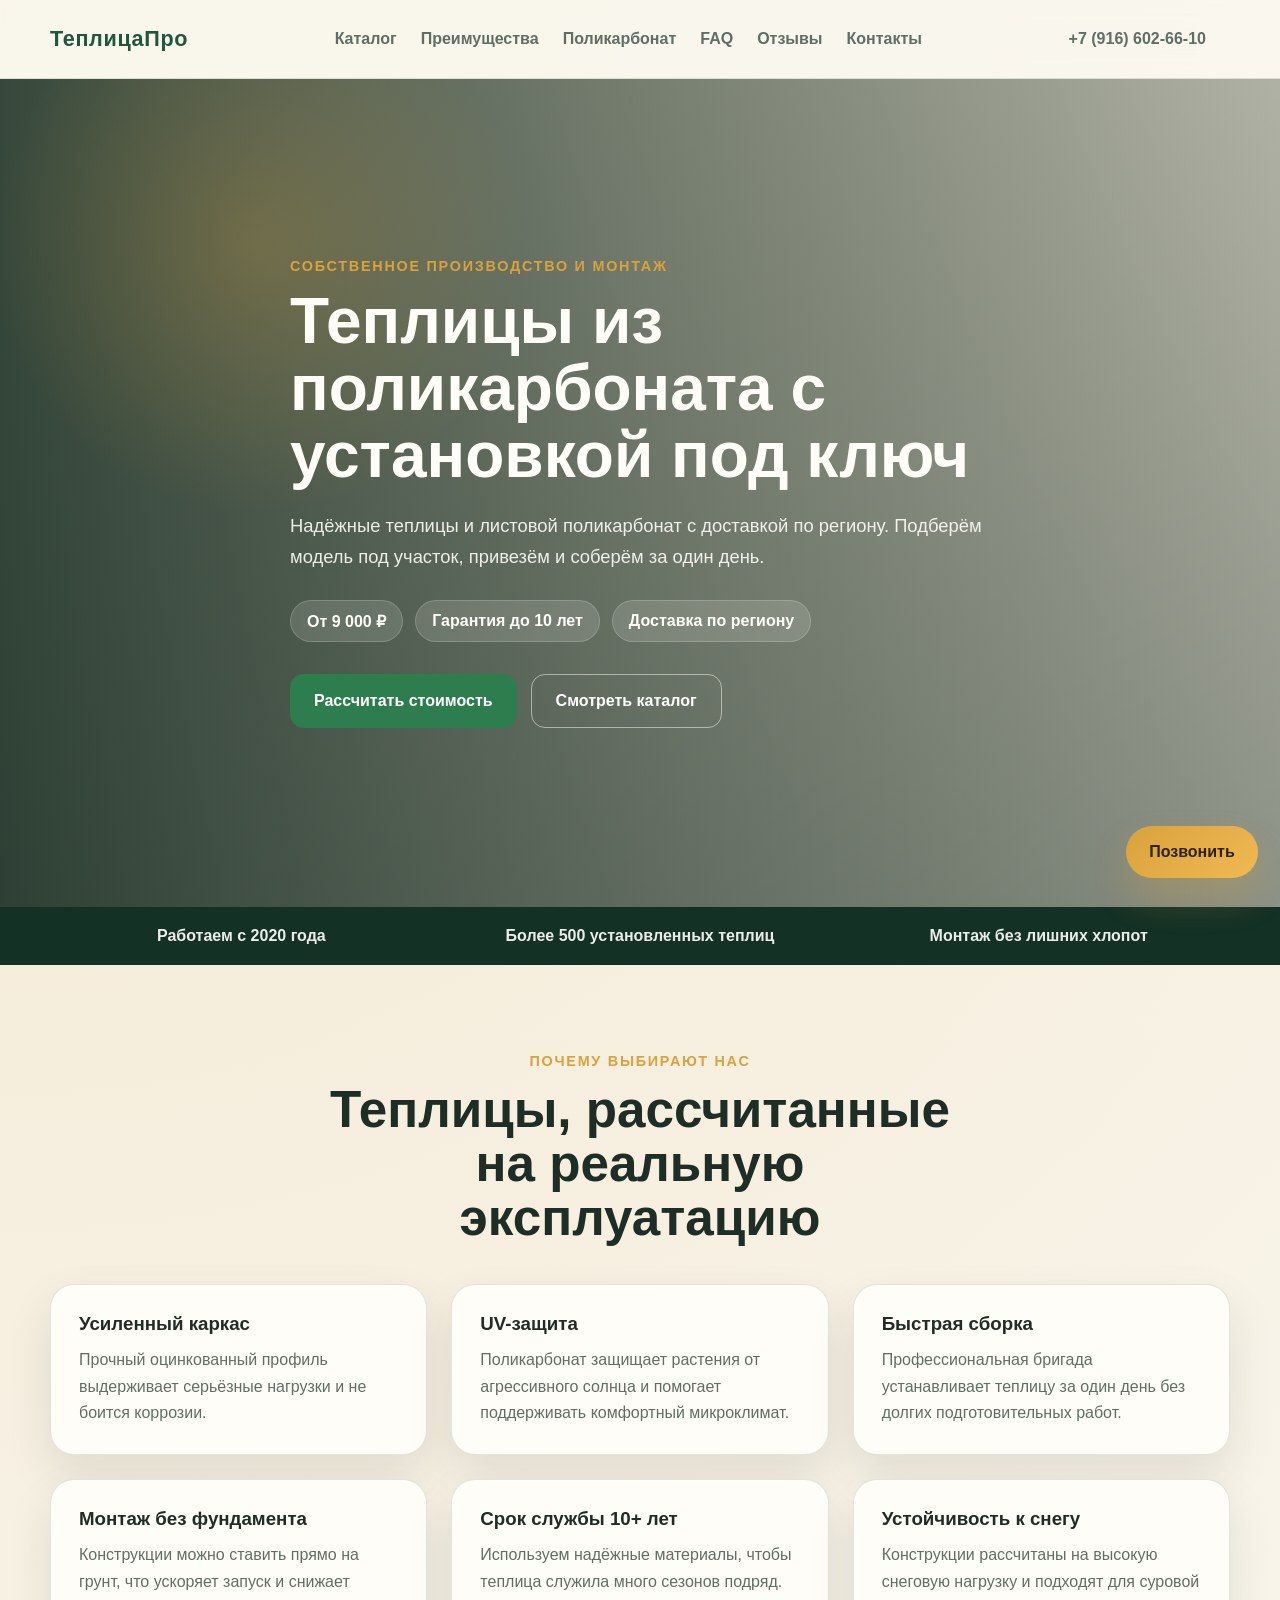
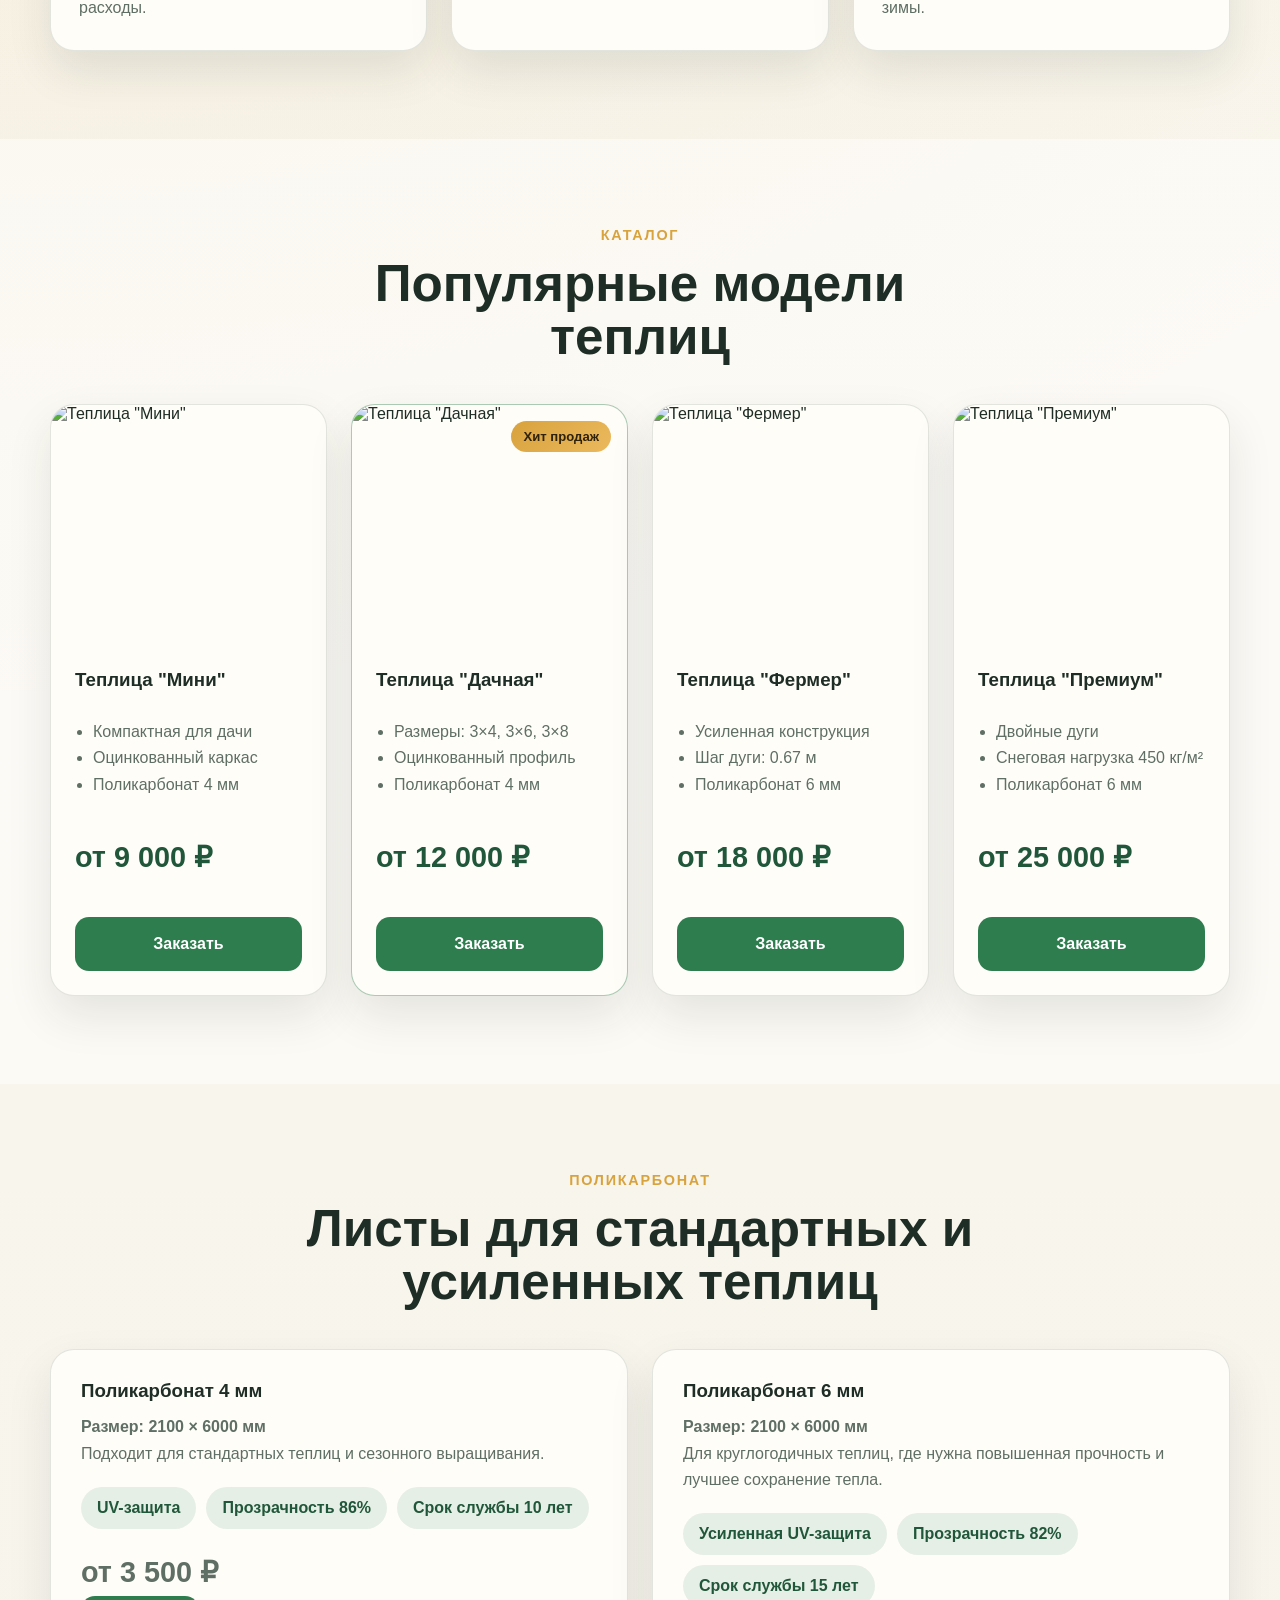
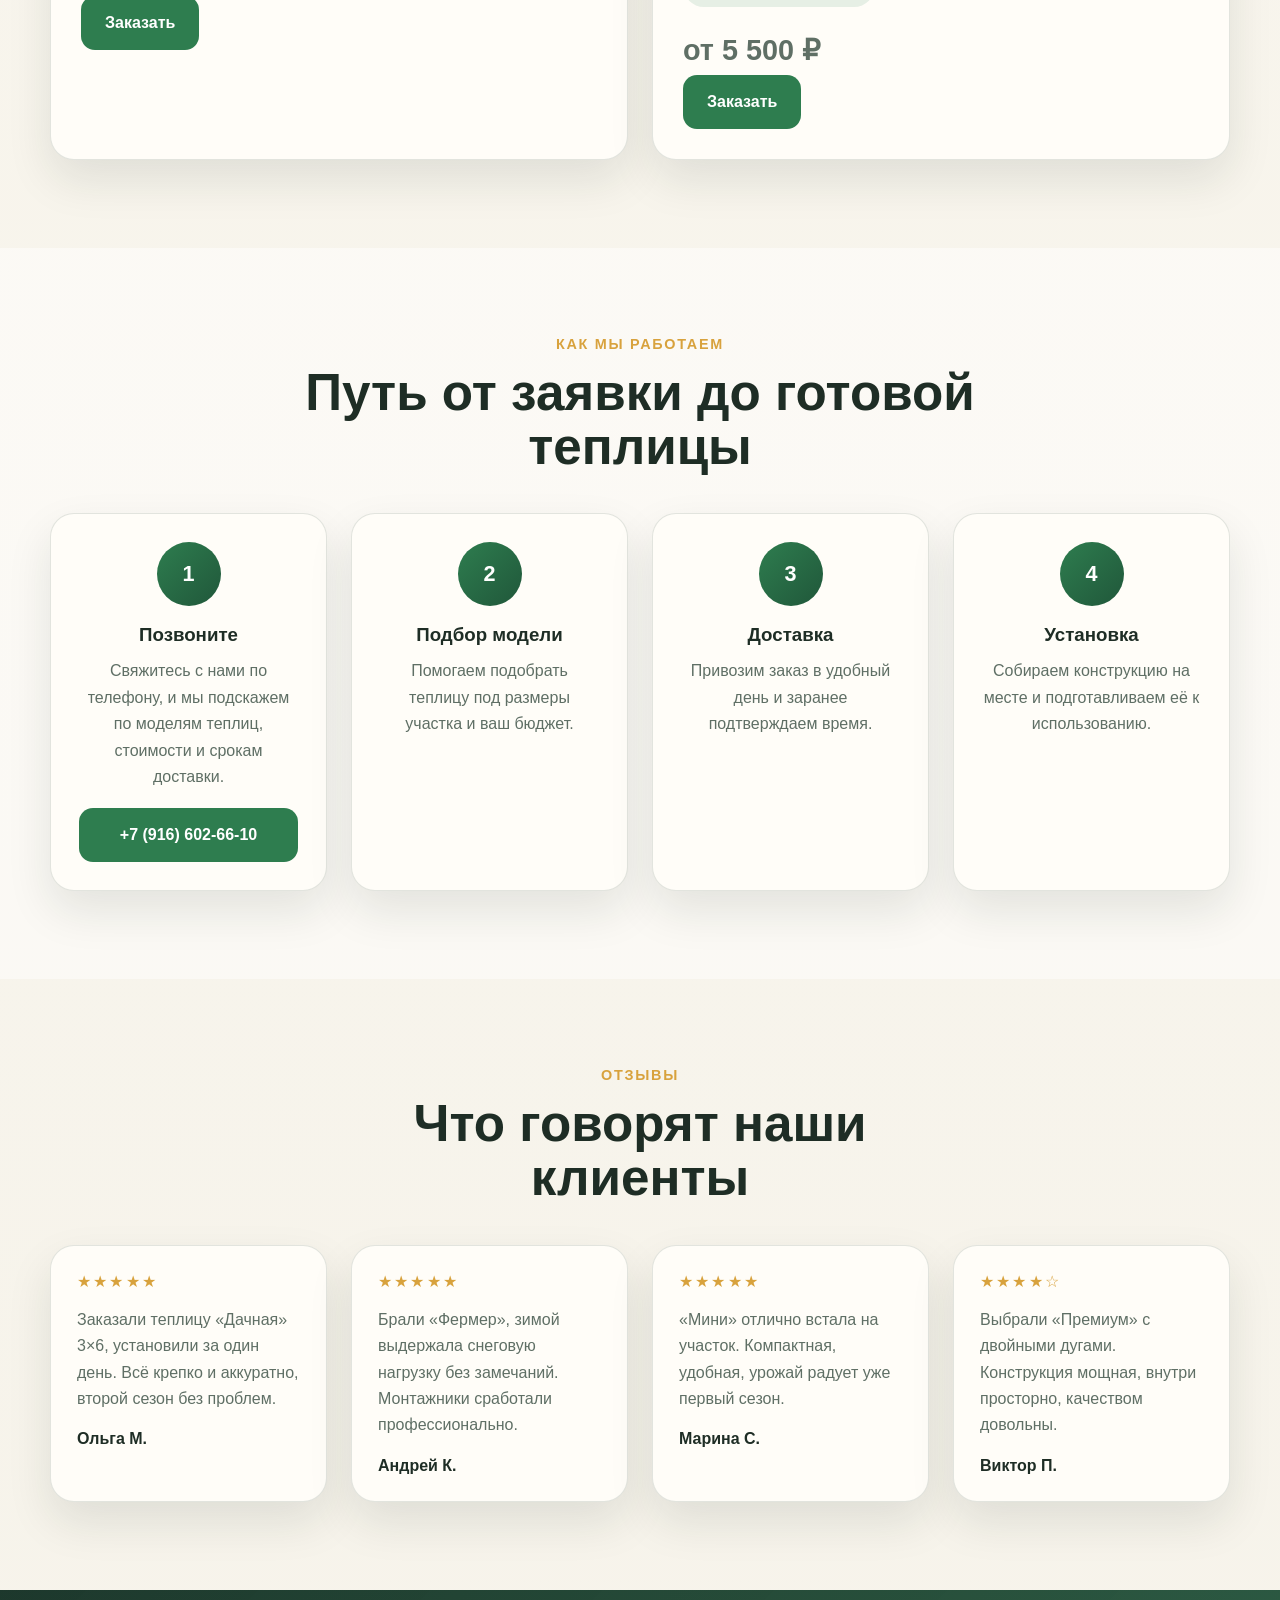
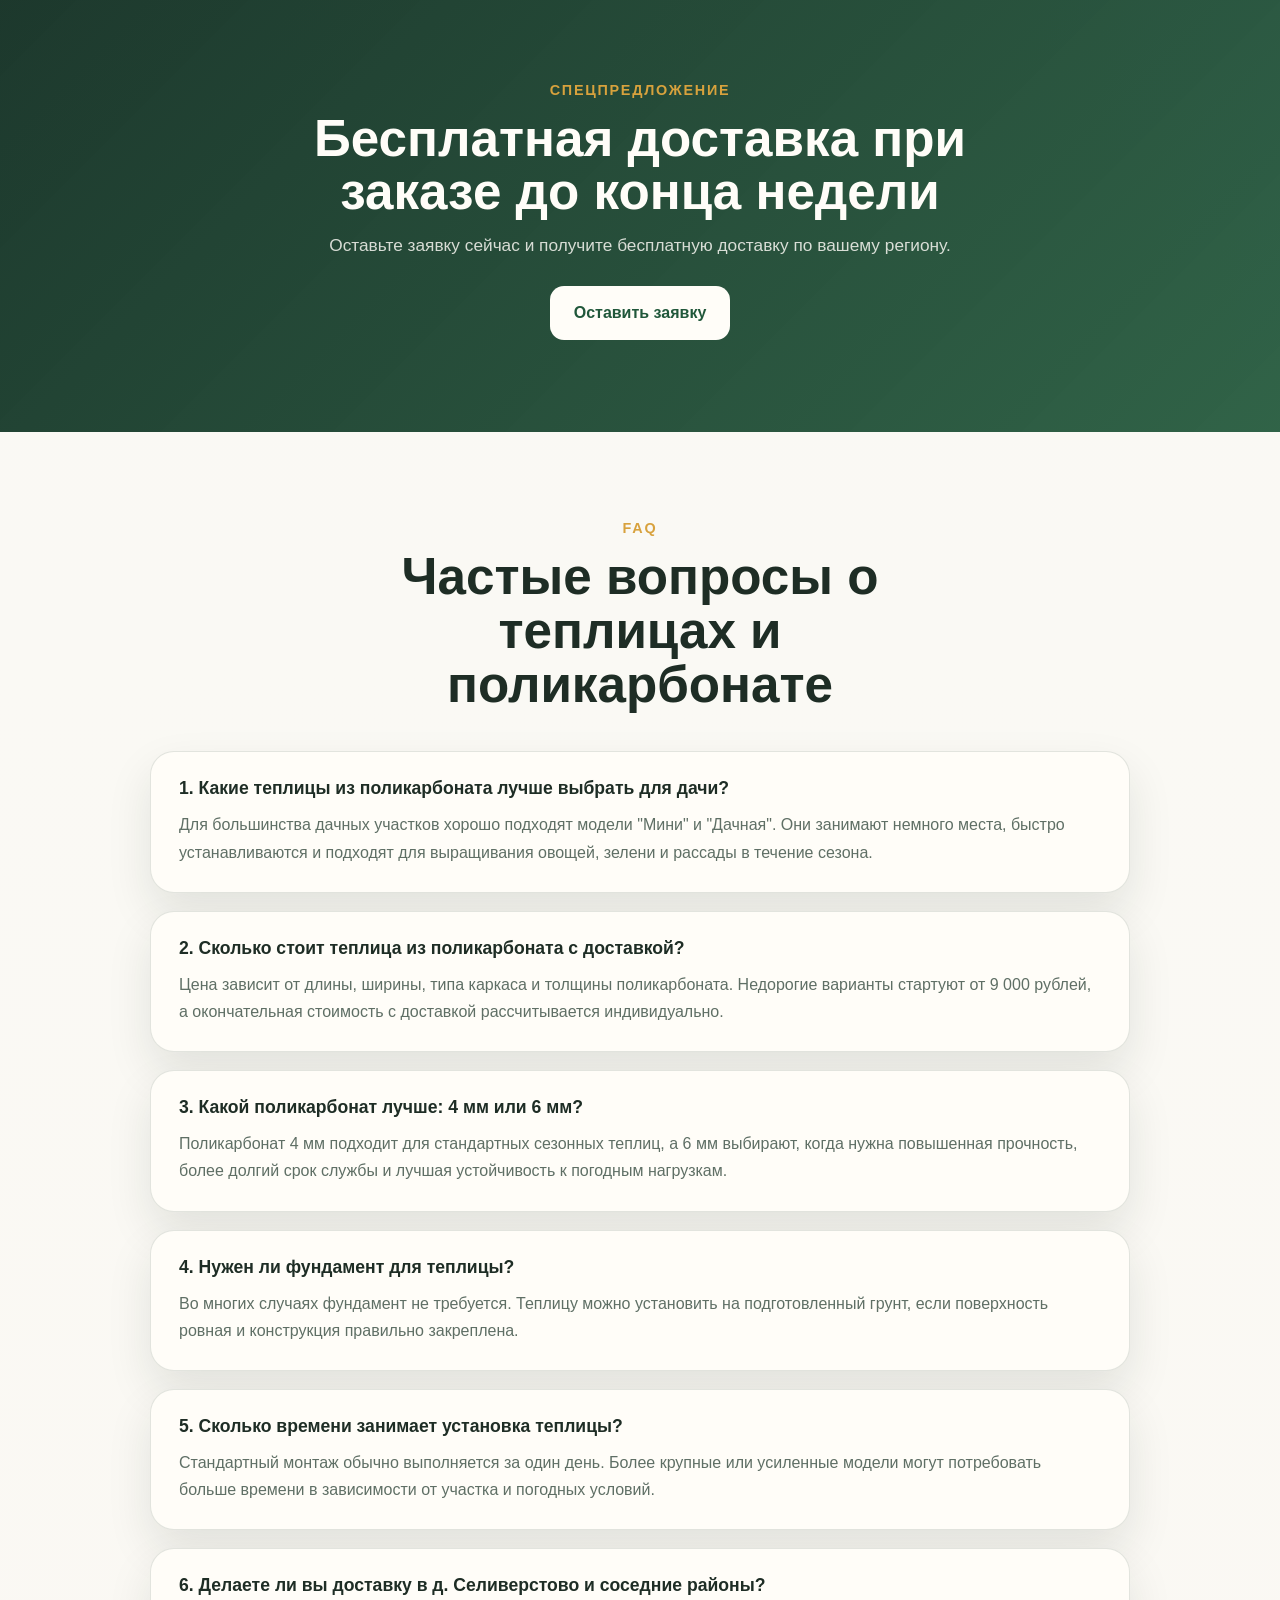
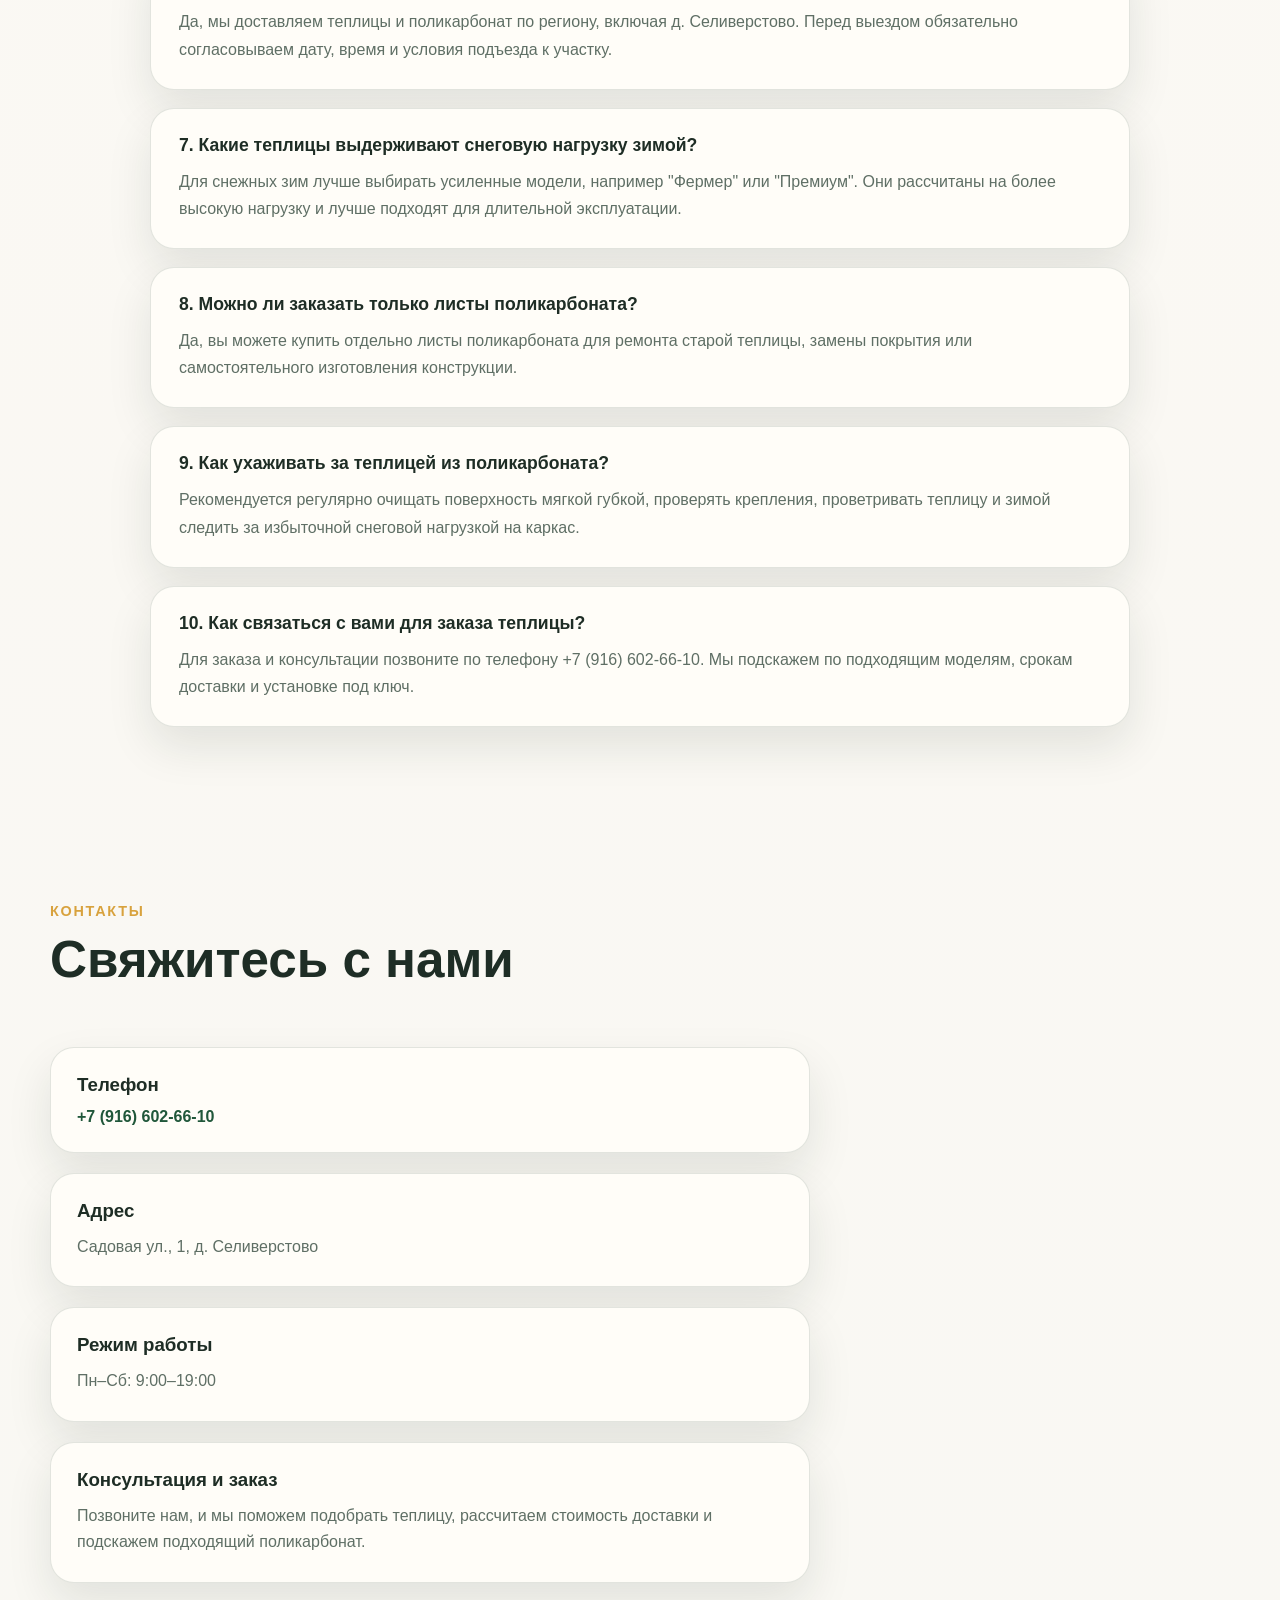
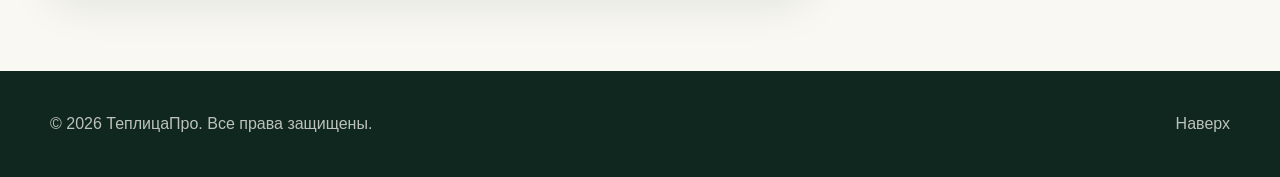
==== index.html @ f0df354c "Add files via upload" ====
<!DOCTYPE html>
<html lang="ru">
  <head>
    <meta charset="UTF-8" />
    <meta name="viewport" content="width=device-width, initial-scale=1.0" />
    <title>ТеплицаПро | Теплицы из поликарбоната под ключ</title>
    <meta
      name="description"
      content="Надёжные теплицы из поликарбоната с доставкой и установкой. Каталог моделей, цены, отзывы и контакты."
    />
    <script type="application/ld+json">
      {
        "@context": "https://schema.org",
        "@type": "LocalBusiness",
        "name": "ТеплицаПро",
        "image": "pic/hero-greenhouse.jpg",
        "telephone": "+7 (916) 602-66-10",
        "address": {
          "@type": "PostalAddress",
          "streetAddress": "Садовая ул., 1",
          "addressLocality": "д. Селиверстово",
          "addressCountry": "RU"
        },
        "openingHours": "Mo-Sa 09:00-19:00",
        "url": "/",
        "priceRange": "₽₽",
        "makesOffer": [
          {
            "@type": "Offer",
            "itemOffered": {
              "@type": "Product",
              "name": "Теплицы из поликарбоната"
            }
          },
          {
            "@type": "Offer",
            "itemOffered": {
              "@type": "Product",
              "name": "Листы поликарбоната"
            }
          }
        ]
      }
    </script>
    <script type="application/ld+json">
      {
        "@context": "https://schema.org",
        "@type": "FAQPage",
        "mainEntity": [
          {
            "@type": "Question",
            "name": "Какие теплицы из поликарбоната вы продаёте?",
            "acceptedAnswer": {
              "@type": "Answer",
              "text": "Мы предлагаем модели Мини, Дачная, Фермер и Премиум для дачных участков, частных домов и небольших фермерских хозяйств."
            }
          },
          {
            "@type": "Question",
            "name": "Сколько стоит теплица из поликарбоната?",
            "acceptedAnswer": {
              "@type": "Answer",
              "text": "Стоимость зависит от размера, толщины поликарбоната и типа каркаса. Базовые модели начинаются от 9 000 рублей."
            }
          },
          {
            "@type": "Question",
            "name": "Входит ли установка теплицы в стоимость?",
            "acceptedAnswer": {
              "@type": "Answer",
              "text": "Мы предлагаем установку под ключ. Итоговая цена рассчитывается отдельно в зависимости от модели, адреса доставки и особенностей участка."
            }
          },
          {
            "@type": "Question",
            "name": "Можно ли купить только поликарбонат без теплицы?",
            "acceptedAnswer": {
              "@type": "Answer",
              "text": "Да, у нас можно заказать листы поликарбоната 4 мм и 6 мм отдельно с доставкой."
            }
          },
          {
            "@type": "Question",
            "name": "Какая толщина поликарбоната лучше для теплицы?",
            "acceptedAnswer": {
              "@type": "Answer",
              "text": "Для стандартных сезонных теплиц обычно подходит 4 мм, а для более прочных и долговечных конструкций чаще выбирают 6 мм."
            }
          },
          {
            "@type": "Question",
            "name": "Нужен ли фундамент для установки теплицы?",
            "acceptedAnswer": {
              "@type": "Answer",
              "text": "Во многих случаях фундамент не требуется. Мы устанавливаем теплицы на грунт, если участок позволяет выполнить монтаж надёжно и ровно."
            }
          },
          {
            "@type": "Question",
            "name": "Сколько времени занимает монтаж теплицы?",
            "acceptedAnswer": {
              "@type": "Answer",
              "text": "Обычно установка занимает один день. Точные сроки зависят от размера теплицы и условий на участке."
            }
          },
          {
            "@type": "Question",
            "name": "Доставляете ли вы теплицы в Селиверстово и по району?",
            "acceptedAnswer": {
              "@type": "Answer",
              "text": "Да, мы работаем по региону и согласовываем доставку заранее, чтобы привезти теплицу в удобное для клиента время."
            }
          },
          {
            "@type": "Question",
            "name": "Какую снеговую нагрузку выдерживает теплица?",
            "acceptedAnswer": {
              "@type": "Answer",
              "text": "Показатель зависит от модели. Усиленные варианты выдерживают серьёзную снеговую нагрузку и подходят для зимней эксплуатации."
            }
          },
          {
            "@type": "Question",
            "name": "Как заказать теплицу и получить консультацию?",
            "acceptedAnswer": {
              "@type": "Answer",
              "text": "Для консультации и оформления заказа достаточно позвонить нам по телефону +7 (916) 602-66-10. Подскажем по размерам, цене и срокам установки."
            }
          }
        ]
      }
    </script>
    <link rel="stylesheet" href="style.css" />
  </head>
  <body>
    <header class="topbar">
      <div class="container topbar__inner">
        <a class="logo" href="#hero">ТеплицаПро</a>
        <button class="menu-toggle" type="button" aria-expanded="false" aria-controls="site-menu">
          Меню
        </button>
        <nav class="nav" id="site-menu">
          <a href="#catalog">Каталог</a>
          <a href="#advantages">Преимущества</a>
          <a href="#polycarbonate">Поликарбонат</a>
          <a href="#faq">FAQ</a>
          <a href="#reviews">Отзывы</a>
          <a href="#contacts">Контакты</a>
        </nav>
        <a class="phone-link" href="tel:+79166026610">+7 (916) 602-66-10</a>
      </div>
    </header>

    <main>
      <section class="hero" id="hero">
        <div class="hero__backdrop"></div>
        <div class="container hero__content">
          <p class="eyebrow">Собственное производство и монтаж</p>
          <h1>Теплицы из поликарбоната с установкой под ключ</h1>
          <p class="hero__lead">
            Надёжные теплицы и листовой поликарбонат с доставкой по региону. Подберём модель под участок, привезём и
            соберём за один день.
          </p>
          <div class="hero__badges">
            <span>От 9 000 ₽</span>
            <span>Гарантия до 10 лет</span>
            <span>Доставка по региону</span>
          </div>
          <div class="hero__actions">
            <a class="button button--primary" href="#contacts">Рассчитать стоимость</a>
            <a class="button button--ghost" href="#catalog">Смотреть каталог</a>
          </div>
        </div>
      </section>

      <section class="trustbar">
        <div class="container trustbar__grid">
          <div>Работаем с 2020 года</div>
          <div>Более 500 установленных теплиц</div>
          <div>Монтаж без лишних хлопот</div>
        </div>
      </section>

      <section class="section" id="advantages">
        <div class="container">
          <div class="section-heading">
            <p class="eyebrow">Почему выбирают нас</p>
            <h2>Теплицы, рассчитанные на реальную эксплуатацию</h2>
          </div>
          <div class="cards-grid cards-grid--three">
            <article class="feature-card">
              <h3>Усиленный каркас</h3>
              <p>Прочный оцинкованный профиль выдерживает серьёзные нагрузки и не боится коррозии.</p>
            </article>
            <article class="feature-card">
              <h3>UV-защита</h3>
              <p>Поликарбонат защищает растения от агрессивного солнца и помогает поддерживать комфортный микроклимат.</p>
            </article>
            <article class="feature-card">
              <h3>Быстрая сборка</h3>
              <p>Профессиональная бригада устанавливает теплицу за один день без долгих подготовительных работ.</p>
            </article>
            <article class="feature-card">
              <h3>Монтаж без фундамента</h3>
              <p>Конструкции можно ставить прямо на грунт, что ускоряет запуск и снижает расходы.</p>
            </article>
            <article class="feature-card">
              <h3>Срок службы 10+ лет</h3>
              <p>Используем надёжные материалы, чтобы теплица служила много сезонов подряд.</p>
            </article>
            <article class="feature-card">
              <h3>Устойчивость к снегу</h3>
              <p>Конструкции рассчитаны на высокую снеговую нагрузку и подходят для суровой зимы.</p>
            </article>
          </div>
        </div>
      </section>

      <section class="section section--muted" id="catalog">
        <div class="container">
          <div class="section-heading">
            <p class="eyebrow">Каталог</p>
            <h2>Популярные модели теплиц</h2>
          </div>
          <div class="cards-grid cards-grid--four">
            <article class="product-card">
              <img src="pic/greenhouse-mini.jpg" alt='Теплица "Мини"' />
              <div class="product-card__body">
                <h3>Теплица "Мини"</h3>
                <ul>
                  <li>Компактная для дачи</li>
                  <li>Оцинкованный каркас</li>
                  <li>Поликарбонат 4 мм</li>
                </ul>
                <p class="price">от 9 000 ₽</p>
                <a class="button button--primary button--full" href="#contacts">Заказать</a>
              </div>
            </article>

            <article class="product-card product-card--accent">
              <span class="product-card__tag">Хит продаж</span>
              <img src="pic/greenhouse-dachnaya.jpg" alt='Теплица "Дачная"' />
              <div class="product-card__body">
                <h3>Теплица "Дачная"</h3>
                <ul>
                  <li>Размеры: 3×4, 3×6, 3×8</li>
                  <li>Оцинкованный профиль</li>
                  <li>Поликарбонат 4 мм</li>
                </ul>
                <p class="price">от 12 000 ₽</p>
                <a class="button button--primary button--full" href="#contacts">Заказать</a>
              </div>
            </article>

            <article class="product-card">
              <img src="pic/greenhouse-farmer.jpg" alt='Теплица "Фермер"' />
              <div class="product-card__body">
                <h3>Теплица "Фермер"</h3>
                <ul>
                  <li>Усиленная конструкция</li>
                  <li>Шаг дуги: 0.67 м</li>
                  <li>Поликарбонат 6 мм</li>
                </ul>
                <p class="price">от 18 000 ₽</p>
                <a class="button button--primary button--full" href="#contacts">Заказать</a>
              </div>
            </article>

            <article class="product-card">
              <img src="pic/greenhouse-premium.jpg" alt='Теплица "Премиум"' />
              <div class="product-card__body">
                <h3>Теплица "Премиум"</h3>
                <ul>
                  <li>Двойные дуги</li>
                  <li>Снеговая нагрузка 450 кг/м²</li>
                  <li>Поликарбонат 6 мм</li>
                </ul>
                <p class="price">от 25 000 ₽</p>
                <a class="button button--primary button--full" href="#contacts">Заказать</a>
              </div>
            </article>
          </div>
        </div>
      </section>

      <section class="section" id="polycarbonate">
        <div class="container">
          <div class="section-heading">
            <p class="eyebrow">Поликарбонат</p>
            <h2>Листы для стандартных и усиленных теплиц</h2>
          </div>
          <div class="cards-grid cards-grid--two">
            <article class="sheet-card">
              <h3>Поликарбонат 4 мм</h3>
              <p class="sheet-card__meta">Размер: 2100 × 6000 мм</p>
              <p>Подходит для стандартных теплиц и сезонного выращивания.</p>
              <div class="pill-row">
                <span>UV-защита</span>
                <span>Прозрачность 86%</span>
                <span>Срок службы 10 лет</span>
              </div>
              <p class="price">от 3 500 ₽</p>
              <a class="button button--primary" href="#contacts">Заказать</a>
            </article>
            <article class="sheet-card">
              <h3>Поликарбонат 6 мм</h3>
              <p class="sheet-card__meta">Размер: 2100 × 6000 мм</p>
              <p>Для круглогодичных теплиц, где нужна повышенная прочность и лучшее сохранение тепла.</p>
              <div class="pill-row">
                <span>Усиленная UV-защита</span>
                <span>Прозрачность 82%</span>
                <span>Срок службы 15 лет</span>
              </div>
              <p class="price">от 5 500 ₽</p>
              <a class="button button--primary" href="#contacts">Заказать</a>
            </article>
          </div>
        </div>
      </section>

      <section class="section section--muted">
        <div class="container">
          <div class="section-heading">
            <p class="eyebrow">Как мы работаем</p>
            <h2>Путь от заявки до готовой теплицы</h2>
          </div>
          <div class="steps">
            <article class="step">
              <span class="step__number">1</span>
              <h3>Позвоните</h3>
              <p>Свяжитесь с нами по телефону, и мы подскажем по моделям теплиц, стоимости и срокам доставки.</p>
              <a class="button button--primary step__button" href="tel:+79166026610">+7 (916) 602-66-10</a>
            </article>
            <article class="step">
              <span class="step__number">2</span>
              <h3>Подбор модели</h3>
              <p>Помогаем подобрать теплицу под размеры участка и ваш бюджет.</p>
            </article>
            <article class="step">
              <span class="step__number">3</span>
              <h3>Доставка</h3>
              <p>Привозим заказ в удобный день и заранее подтверждаем время.</p>
            </article>
            <article class="step">
              <span class="step__number">4</span>
              <h3>Установка</h3>
              <p>Собираем конструкцию на месте и подготавливаем её к использованию.</p>
            </article>
          </div>
        </div>
      </section>

      <section class="section" id="reviews">
        <div class="container">
          <div class="section-heading">
            <p class="eyebrow">Отзывы</p>
            <h2>Что говорят наши клиенты</h2>
          </div>
          <div class="cards-grid cards-grid--four">
            <article class="review-card">
              <div class="stars">★★★★★</div>
              <p>Заказали теплицу «Дачная» 3×6, установили за один день. Всё крепко и аккуратно, второй сезон без проблем.</p>
              <strong>Ольга М.</strong>
            </article>
            <article class="review-card">
              <div class="stars">★★★★★</div>
              <p>Брали «Фермер», зимой выдержала снеговую нагрузку без замечаний. Монтажники сработали профессионально.</p>
              <strong>Андрей К.</strong>
            </article>
            <article class="review-card">
              <div class="stars">★★★★★</div>
              <p>«Мини» отлично встала на участок. Компактная, удобная, урожай радует уже первый сезон.</p>
              <strong>Марина С.</strong>
            </article>
            <article class="review-card">
              <div class="stars">★★★★☆</div>
              <p>Выбрали «Премиум» с двойными дугами. Конструкция мощная, внутри просторно, качеством довольны.</p>
              <strong>Виктор П.</strong>
            </article>
          </div>
        </div>
      </section>

      <section class="promo">
        <div class="container promo__inner">
          <p class="eyebrow">Спецпредложение</p>
          <h2>Бесплатная доставка при заказе до конца недели</h2>
          <p>Оставьте заявку сейчас и получите бесплатную доставку по вашему региону.</p>
          <a class="button button--light" href="#contacts">Оставить заявку</a>
        </div>
      </section>

      <section class="section section--muted" id="faq">
        <div class="container">
          <div class="section-heading">
            <p class="eyebrow">FAQ</p>
            <h2>Частые вопросы о теплицах и поликарбонате</h2>
          </div>
          <div class="faq-list">
            <article class="faq-item">
              <h3>1. Какие теплицы из поликарбоната лучше выбрать для дачи?</h3>
              <p>Для большинства дачных участков хорошо подходят модели "Мини" и "Дачная". Они занимают немного места, быстро устанавливаются и подходят для выращивания овощей, зелени и рассады в течение сезона.</p>
            </article>
            <article class="faq-item">
              <h3>2. Сколько стоит теплица из поликарбоната с доставкой?</h3>
              <p>Цена зависит от длины, ширины, типа каркаса и толщины поликарбоната. Недорогие варианты стартуют от 9 000 рублей, а окончательная стоимость с доставкой рассчитывается индивидуально.</p>
            </article>
            <article class="faq-item">
              <h3>3. Какой поликарбонат лучше: 4 мм или 6 мм?</h3>
              <p>Поликарбонат 4 мм подходит для стандартных сезонных теплиц, а 6 мм выбирают, когда нужна повышенная прочность, более долгий срок службы и лучшая устойчивость к погодным нагрузкам.</p>
            </article>
            <article class="faq-item">
              <h3>4. Нужен ли фундамент для теплицы?</h3>
              <p>Во многих случаях фундамент не требуется. Теплицу можно установить на подготовленный грунт, если поверхность ровная и конструкция правильно закреплена.</p>
            </article>
            <article class="faq-item">
              <h3>5. Сколько времени занимает установка теплицы?</h3>
              <p>Стандартный монтаж обычно выполняется за один день. Более крупные или усиленные модели могут потребовать больше времени в зависимости от участка и погодных условий.</p>
            </article>
            <article class="faq-item">
              <h3>6. Делаете ли вы доставку в д. Селиверстово и соседние районы?</h3>
              <p>Да, мы доставляем теплицы и поликарбонат по региону, включая д. Селиверстово. Перед выездом обязательно согласовываем дату, время и условия подъезда к участку.</p>
            </article>
            <article class="faq-item">
              <h3>7. Какие теплицы выдерживают снеговую нагрузку зимой?</h3>
              <p>Для снежных зим лучше выбирать усиленные модели, например "Фермер" или "Премиум". Они рассчитаны на более высокую нагрузку и лучше подходят для длительной эксплуатации.</p>
            </article>
            <article class="faq-item">
              <h3>8. Можно ли заказать только листы поликарбоната?</h3>
              <p>Да, вы можете купить отдельно листы поликарбоната для ремонта старой теплицы, замены покрытия или самостоятельного изготовления конструкции.</p>
            </article>
            <article class="faq-item">
              <h3>9. Как ухаживать за теплицей из поликарбоната?</h3>
              <p>Рекомендуется регулярно очищать поверхность мягкой губкой, проверять крепления, проветривать теплицу и зимой следить за избыточной снеговой нагрузкой на каркас.</p>
            </article>
            <article class="faq-item">
              <h3>10. Как связаться с вами для заказа теплицы?</h3>
              <p>Для заказа и консультации позвоните по телефону +7 (916) 602-66-10. Мы подскажем по подходящим моделям, срокам доставки и установке под ключ.</p>
            </article>
          </div>
        </div>
      </section>

      <section class="section section--muted" id="contacts">
        <div class="container contacts contacts--single">
          <aside class="contacts__info">
            <div class="section-heading section-heading--left">
              <p class="eyebrow">Контакты</p>
              <h2>Свяжитесь с нами</h2>
            </div>
            <div class="info-card">
              <h3>Телефон</h3>
              <a href="tel:+79166026610">+7 (916) 602-66-10</a>
            </div>
            <div class="info-card">
              <h3>Адрес</h3>
              <p>Садовая ул., 1, д. Селиверстово</p>
            </div>
            <div class="info-card">
              <h3>Режим работы</h3>
              <p>Пн–Сб: 9:00–19:00</p>
            </div>
            <div class="info-card">
              <h3>Консультация и заказ</h3>
              <p>Позвоните нам, и мы поможем подобрать теплицу, рассчитаем стоимость доставки и подскажем подходящий поликарбонат.</p>
            </div>
          </aside>
        </div>
      </section>
    </main>

    <footer class="footer">
      <div class="container footer__inner">
        <p>© 2026 ТеплицаПро. Все права защищены.</p>
        <a href="#hero">Наверх</a>
      </div>
    </footer>

    <a class="floating-call" href="tel:+79166026610" aria-label="Позвонить">Позвонить</a>

    <script src="script.js"></script>
  </body>
</html>
---- style.css ----
:root {
  --bg: #f4f1e8;
  --surface: #fffdf8;
  --surface-strong: #143126;
  --surface-muted: #e6efe5;
  --text: #1e2d25;
  --text-soft: #5f6f65;
  --line: rgba(20, 49, 38, 0.12);
  --brand: #2e7d4f;
  --brand-dark: #20573a;
  --accent: #d8a23d;
  --shadow: 0 20px 45px rgba(17, 35, 28, 0.1);
  --radius: 24px;
  --container: 1180px;
}

*,
*::before,
*::after {
  box-sizing: border-box;
}

html {
  scroll-behavior: smooth;
}

body {
  margin: 0;
  font-family: "Segoe UI", Tahoma, Geneva, Verdana, sans-serif;
  color: var(--text);
  background:
    radial-gradient(circle at top left, rgba(216, 162, 61, 0.18), transparent 28%),
    linear-gradient(180deg, #faf7ef 0%, var(--bg) 100%);
}

img {
  display: block;
  max-width: 100%;
}

a {
  color: inherit;
  text-decoration: none;
}

button,
input,
textarea {
  font: inherit;
}

.container {
  width: min(calc(100% - 32px), var(--container));
  margin: 0 auto;
}

.topbar {
  position: sticky;
  top: 0;
  z-index: 20;
  backdrop-filter: blur(14px);
  background: rgba(250, 247, 239, 0.88);
  border-bottom: 1px solid var(--line);
}

.topbar__inner {
  display: grid;
  grid-template-columns: auto 1fr auto auto;
  gap: 24px;
  align-items: center;
  min-height: 78px;
}

.logo {
  font-size: 1.35rem;
  font-weight: 800;
  letter-spacing: 0.03em;
  color: var(--brand-dark);
}

.nav {
  display: flex;
  justify-content: center;
  gap: 24px;
}

.nav a,
.phone-link {
  color: var(--text-soft);
  font-weight: 600;
}

.nav a:hover,
.phone-link:hover {
  color: var(--brand-dark);
}

.menu-toggle {
  display: none;
  border: 1px solid var(--line);
  background: var(--surface);
  border-radius: 999px;
  padding: 10px 16px;
  cursor: pointer;
}

.hero {
  position: relative;
  min-height: 92vh;
  display: flex;
  align-items: center;
  background:
    linear-gradient(90deg, rgba(18, 42, 31, 0.82) 0%, rgba(18, 42, 31, 0.55) 45%, rgba(18, 42, 31, 0.25) 100%),
    url("pic/hero-greenhouse.jpg") center/cover no-repeat;
  color: #fffdf8;
}

.hero__backdrop {
  position: absolute;
  inset: 0;
  background:
    radial-gradient(circle at 20% 20%, rgba(216, 162, 61, 0.25), transparent 22%),
    linear-gradient(180deg, rgba(12, 28, 21, 0.08), rgba(12, 28, 21, 0.28));
}

.hero__content {
  position: relative;
  z-index: 1;
  max-width: 700px;
  padding: 72px 0;
}

.eyebrow {
  margin: 0 0 14px;
  color: var(--accent);
  font-size: 0.9rem;
  font-weight: 800;
  letter-spacing: 0.12em;
  text-transform: uppercase;
}

.hero h1,
.section-heading h2,
.promo h2 {
  margin: 0;
  line-height: 1.05;
}

.hero h1 {
  font-size: clamp(2.5rem, 5vw, 4.9rem);
  margin-bottom: 20px;
}

.hero__lead {
  margin: 0 0 28px;
  font-size: 1.15rem;
  line-height: 1.7;
  color: rgba(255, 253, 248, 0.9);
}

.hero__badges {
  display: flex;
  flex-wrap: wrap;
  gap: 12px;
  margin-bottom: 32px;
}

.hero__badges span,
.pill-row span {
  display: inline-flex;
  align-items: center;
  min-height: 42px;
  padding: 10px 16px;
  border-radius: 999px;
  font-weight: 700;
}

.hero__badges span {
  background: rgba(255, 253, 248, 0.14);
  border: 1px solid rgba(255, 253, 248, 0.18);
}

.hero__actions {
  display: flex;
  flex-wrap: wrap;
  gap: 14px;
}

.button {
  display: inline-flex;
  align-items: center;
  justify-content: center;
  min-height: 54px;
  padding: 0 24px;
  border: none;
  border-radius: 14px;
  font-weight: 800;
  cursor: pointer;
  transition:
    transform 0.2s ease,
    background 0.2s ease,
    color 0.2s ease,
    border-color 0.2s ease;
}

.button:hover {
  transform: translateY(-1px);
}

.button--primary {
  background: var(--brand);
  color: #fff;
}

.button--primary:hover {
  background: var(--brand-dark);
}

.button--ghost {
  border: 1px solid rgba(255, 253, 248, 0.5);
  color: #fff;
  background: transparent;
}

.button--ghost:hover {
  background: rgba(255, 253, 248, 0.08);
}

.button--light {
  background: #fffdf8;
  color: var(--brand-dark);
}

.button--full {
  width: 100%;
}

.trustbar {
  background: var(--surface-strong);
  color: rgba(255, 253, 248, 0.92);
}

.trustbar__grid {
  display: grid;
  grid-template-columns: repeat(3, 1fr);
  gap: 16px;
  padding: 20px 0;
  font-weight: 700;
  text-align: center;
}

.section {
  padding: 88px 0;
}

.section--muted {
  background: rgba(255, 255, 255, 0.45);
}

.section-heading {
  max-width: 680px;
  margin: 0 auto 40px;
  text-align: center;
}

.section-heading--left {
  margin-left: 0;
  text-align: left;
}

.section-heading h2 {
  font-size: clamp(2rem, 4vw, 3.25rem);
}

.cards-grid {
  display: grid;
  gap: 24px;
}

.cards-grid--two {
  grid-template-columns: repeat(2, minmax(0, 1fr));
}

.cards-grid--three {
  grid-template-columns: repeat(3, minmax(0, 1fr));
}

.cards-grid--four {
  grid-template-columns: repeat(4, minmax(0, 1fr));
}

.feature-card,
.product-card,
.sheet-card,
.review-card,
.info-card,
.step {
  background: var(--surface);
  border: 1px solid var(--line);
  border-radius: var(--radius);
  box-shadow: var(--shadow);
}

.feature-card {
  padding: 28px;
}

.feature-card h3,
.product-card h3,
.sheet-card h3,
.step h3,
.info-card h3 {
  margin: 0 0 12px;
}

.feature-card p,
.sheet-card p,
.review-card p,
.step p,
.info-card p,
.product-card li,
.sheet-card__meta {
  margin: 0;
  color: var(--text-soft);
  line-height: 1.65;
}

.product-card {
  position: relative;
  overflow: hidden;
}

.product-card img {
  width: 100%;
  height: 240px;
  object-fit: cover;
}

.product-card__body {
  display: flex;
  flex-direction: column;
  gap: 16px;
  padding: 24px;
}

.product-card ul {
  padding-left: 18px;
  margin: 0;
}

.product-card--accent {
  border-color: rgba(46, 125, 79, 0.4);
}

.product-card__tag {
  position: absolute;
  top: 16px;
  right: 16px;
  background: linear-gradient(135deg, var(--accent), #ebb95d);
  color: #2e220b;
  padding: 8px 12px;
  border-radius: 999px;
  font-size: 0.82rem;
  font-weight: 800;
}

.price {
  font-size: 1.8rem;
  line-height: 1;
  font-weight: 900;
  color: var(--brand-dark);
}

.sheet-card {
  padding: 30px;
}

.sheet-card__meta {
  margin-bottom: 10px;
  font-weight: 700;
}

.pill-row {
  display: flex;
  flex-wrap: wrap;
  gap: 10px;
  margin: 20px 0;
}

.pill-row span {
  background: var(--surface-muted);
  color: var(--brand-dark);
}

.steps {
  display: grid;
  grid-template-columns: repeat(4, minmax(0, 1fr));
  gap: 24px;
}

.step {
  padding: 28px;
  text-align: center;
}

.step__button {
  margin-top: 18px;
  width: 100%;
}

.step__number {
  display: grid;
  place-items: center;
  width: 64px;
  height: 64px;
  margin: 0 auto 18px;
  border-radius: 50%;
  background: linear-gradient(135deg, var(--brand), var(--brand-dark));
  color: #fff;
  font-weight: 900;
  font-size: 1.35rem;
}

.review-card {
  padding: 26px;
}

.stars {
  margin-bottom: 16px;
  color: var(--accent);
  letter-spacing: 0.14em;
}

.review-card strong {
  display: inline-block;
  margin-top: 18px;
}

.promo {
  padding: 92px 0;
  background:
    linear-gradient(135deg, rgba(20, 49, 38, 0.96), rgba(32, 87, 58, 0.92)),
    linear-gradient(90deg, rgba(216, 162, 61, 0.12), transparent);
  color: #fffdf8;
}

.promo__inner {
  max-width: 760px;
  text-align: center;
}

.promo h2 {
  font-size: clamp(2rem, 4vw, 3.35rem);
  margin-bottom: 16px;
}

.promo p:last-of-type {
  margin: 0 0 30px;
  color: rgba(255, 253, 248, 0.82);
  font-size: 1.08rem;
}

.contacts {
  display: grid;
  grid-template-columns: 1.15fr 0.85fr;
  gap: 28px;
}

.contacts--single {
  grid-template-columns: 1fr;
}

.contacts__form,
.contacts__info {
  display: flex;
  flex-direction: column;
  gap: 20px;
}

.contacts__info {
  max-width: 760px;
}

.info-card {
  padding: 26px;
}

.info-card a {
  color: var(--brand-dark);
  font-weight: 800;
}

.faq-list {
  display: grid;
  gap: 18px;
  max-width: 980px;
  margin: 0 auto;
}

.faq-item {
  padding: 26px 28px;
  background: var(--surface);
  border: 1px solid var(--line);
  border-radius: var(--radius);
  box-shadow: var(--shadow);
}

.faq-item h3 {
  margin: 0 0 12px;
  font-size: 1.1rem;
}

.faq-item p {
  margin: 0;
  color: var(--text-soft);
  line-height: 1.7;
}

.footer {
  padding: 28px 0;
  background: #10271f;
  color: rgba(255, 253, 248, 0.72);
}

.footer__inner {
  display: flex;
  align-items: center;
  justify-content: space-between;
  gap: 18px;
}

.floating-call {
  position: fixed;
  right: 22px;
  bottom: 22px;
  z-index: 30;
  display: inline-flex;
  align-items: center;
  justify-content: center;
  min-width: 132px;
  min-height: 52px;
  padding: 0 18px;
  border-radius: 999px;
  background: linear-gradient(135deg, var(--accent), #f0b952);
  color: #2f2208;
  font-weight: 900;
  box-shadow: 0 20px 35px rgba(216, 162, 61, 0.28);
}

@media (max-width: 1080px) {
  .cards-grid--four,
  .steps {
    grid-template-columns: repeat(2, minmax(0, 1fr));
  }

  .contacts {
    grid-template-columns: 1fr;
  }
}

@media (max-width: 860px) {
  .topbar__inner {
    grid-template-columns: auto auto auto;
  }

  .menu-toggle {
    display: inline-flex;
    justify-self: end;
  }

  .nav {
    position: absolute;
    top: 78px;
    left: 16px;
    right: 16px;
    display: none;
    flex-direction: column;
    padding: 18px;
    background: rgba(255, 253, 248, 0.98);
    border: 1px solid var(--line);
    border-radius: 18px;
    box-shadow: var(--shadow);
  }

  .nav.is-open {
    display: flex;
  }

  .phone-link {
    display: none;
  }

  .trustbar__grid,
  .cards-grid--three,
  .cards-grid--two {
    grid-template-columns: 1fr;
  }
}

@media (max-width: 640px) {
  .section {
    padding: 72px 0;
  }

  .hero {
    min-height: auto;
  }

  .hero__content {
    padding: 110px 0 72px;
  }

  .hero__actions,
  .footer__inner {
    flex-direction: column;
    align-items: stretch;
  }

  .cards-grid--four,
  .steps {
    grid-template-columns: 1fr;
  }

  .floating-call {
    left: 16px;
    right: 16px;
    bottom: 16px;
    width: auto;
  }
}
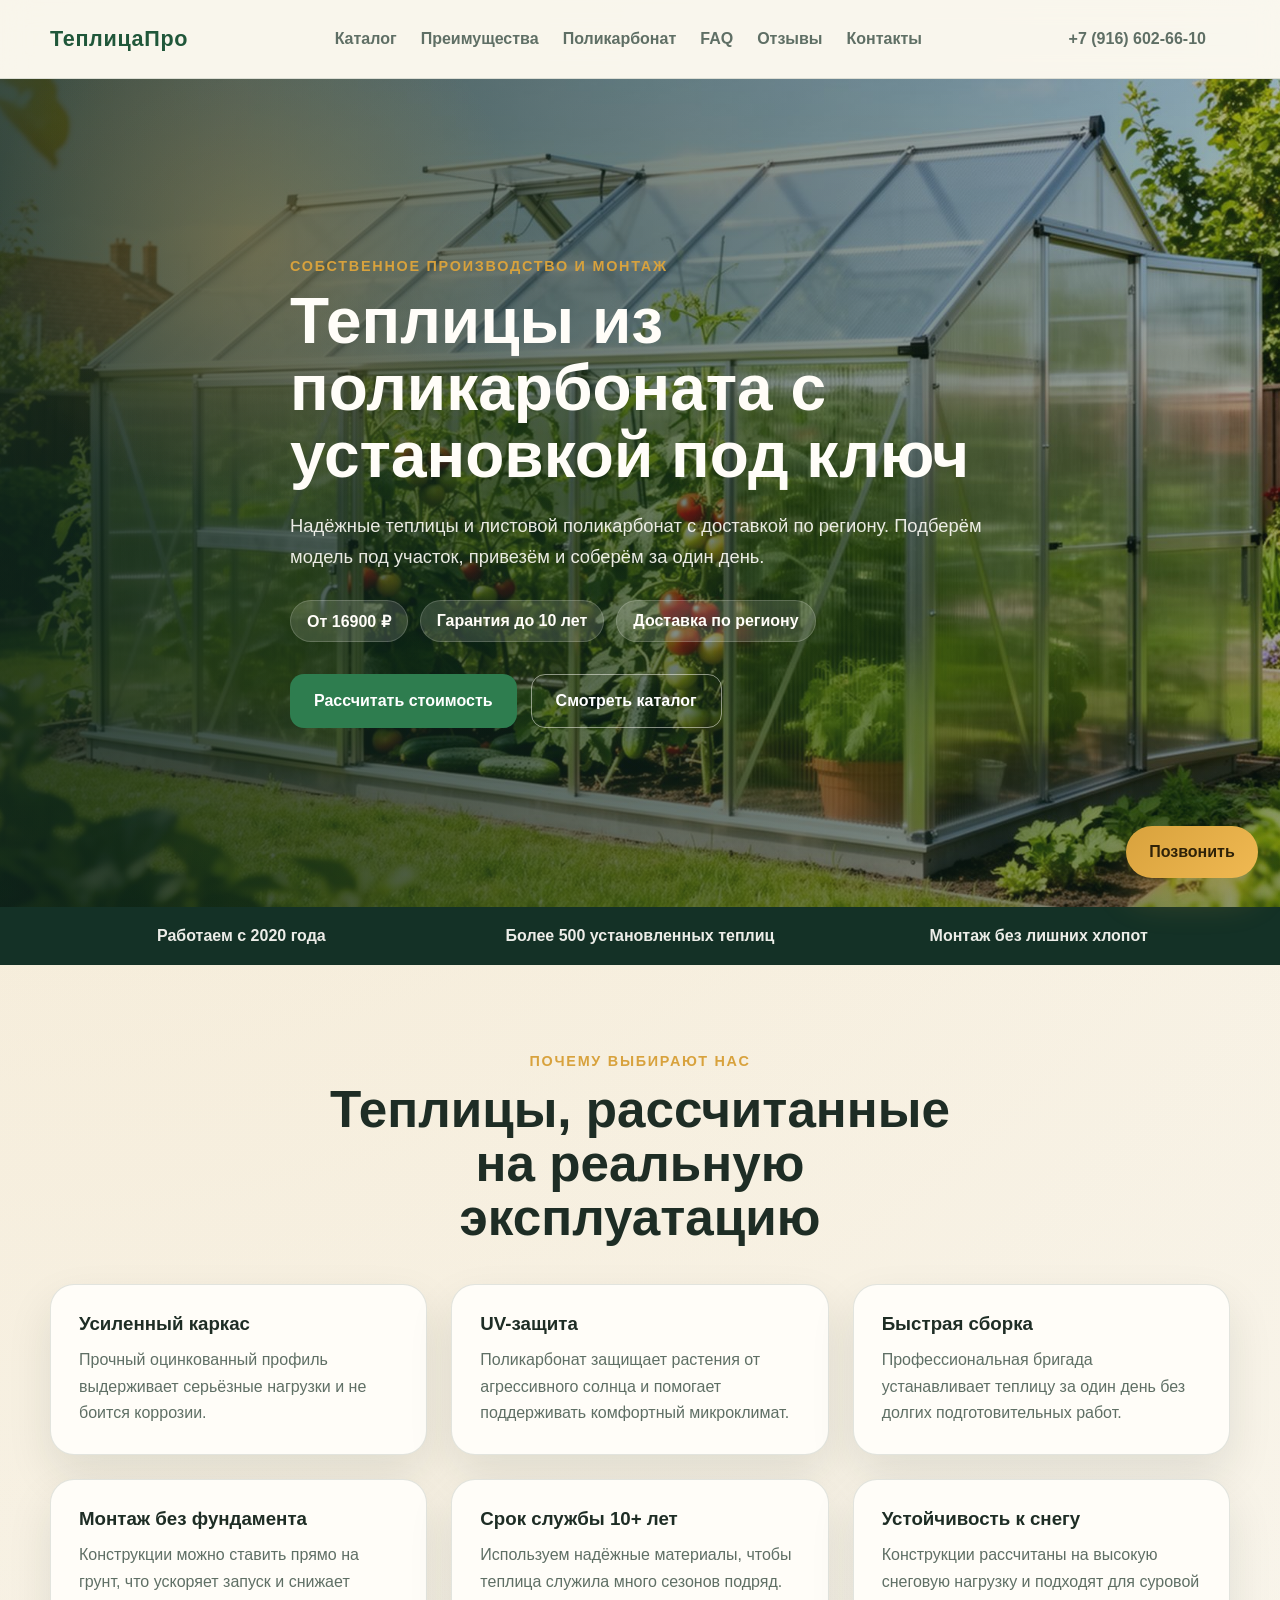
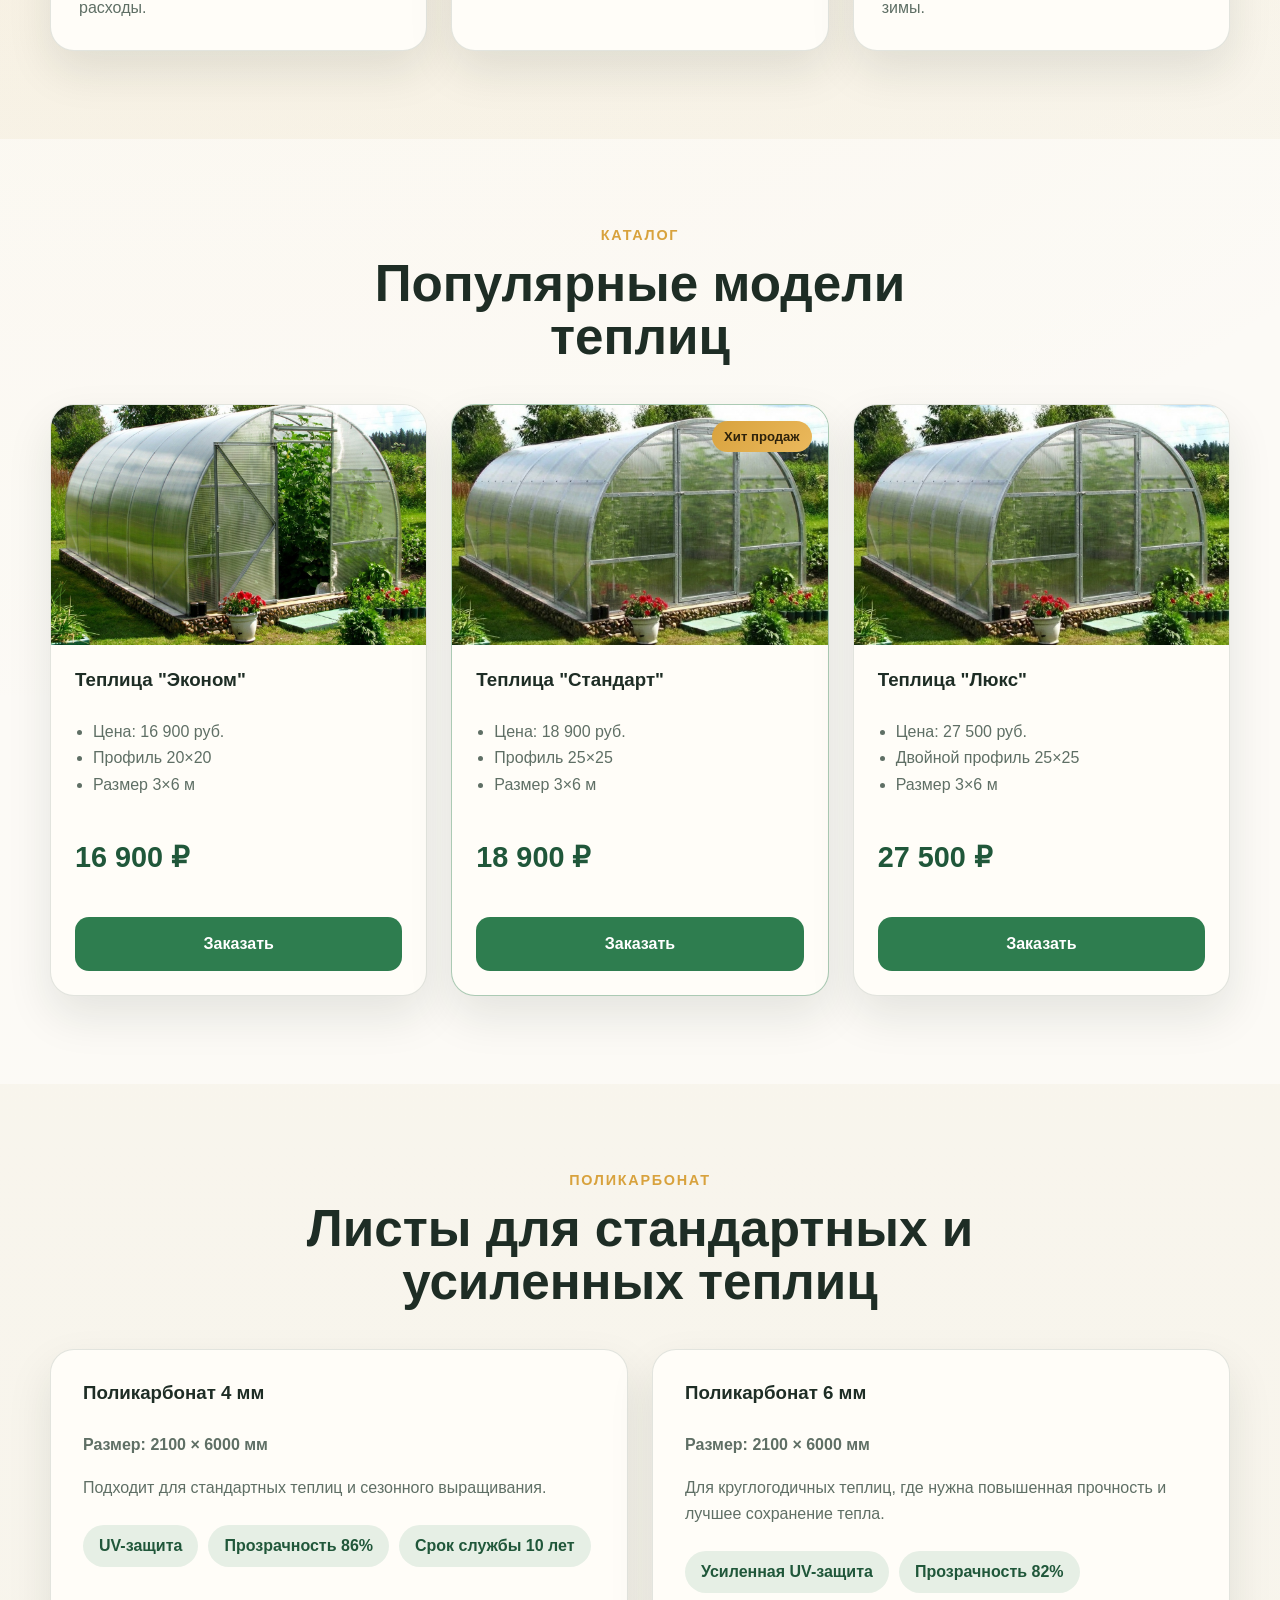
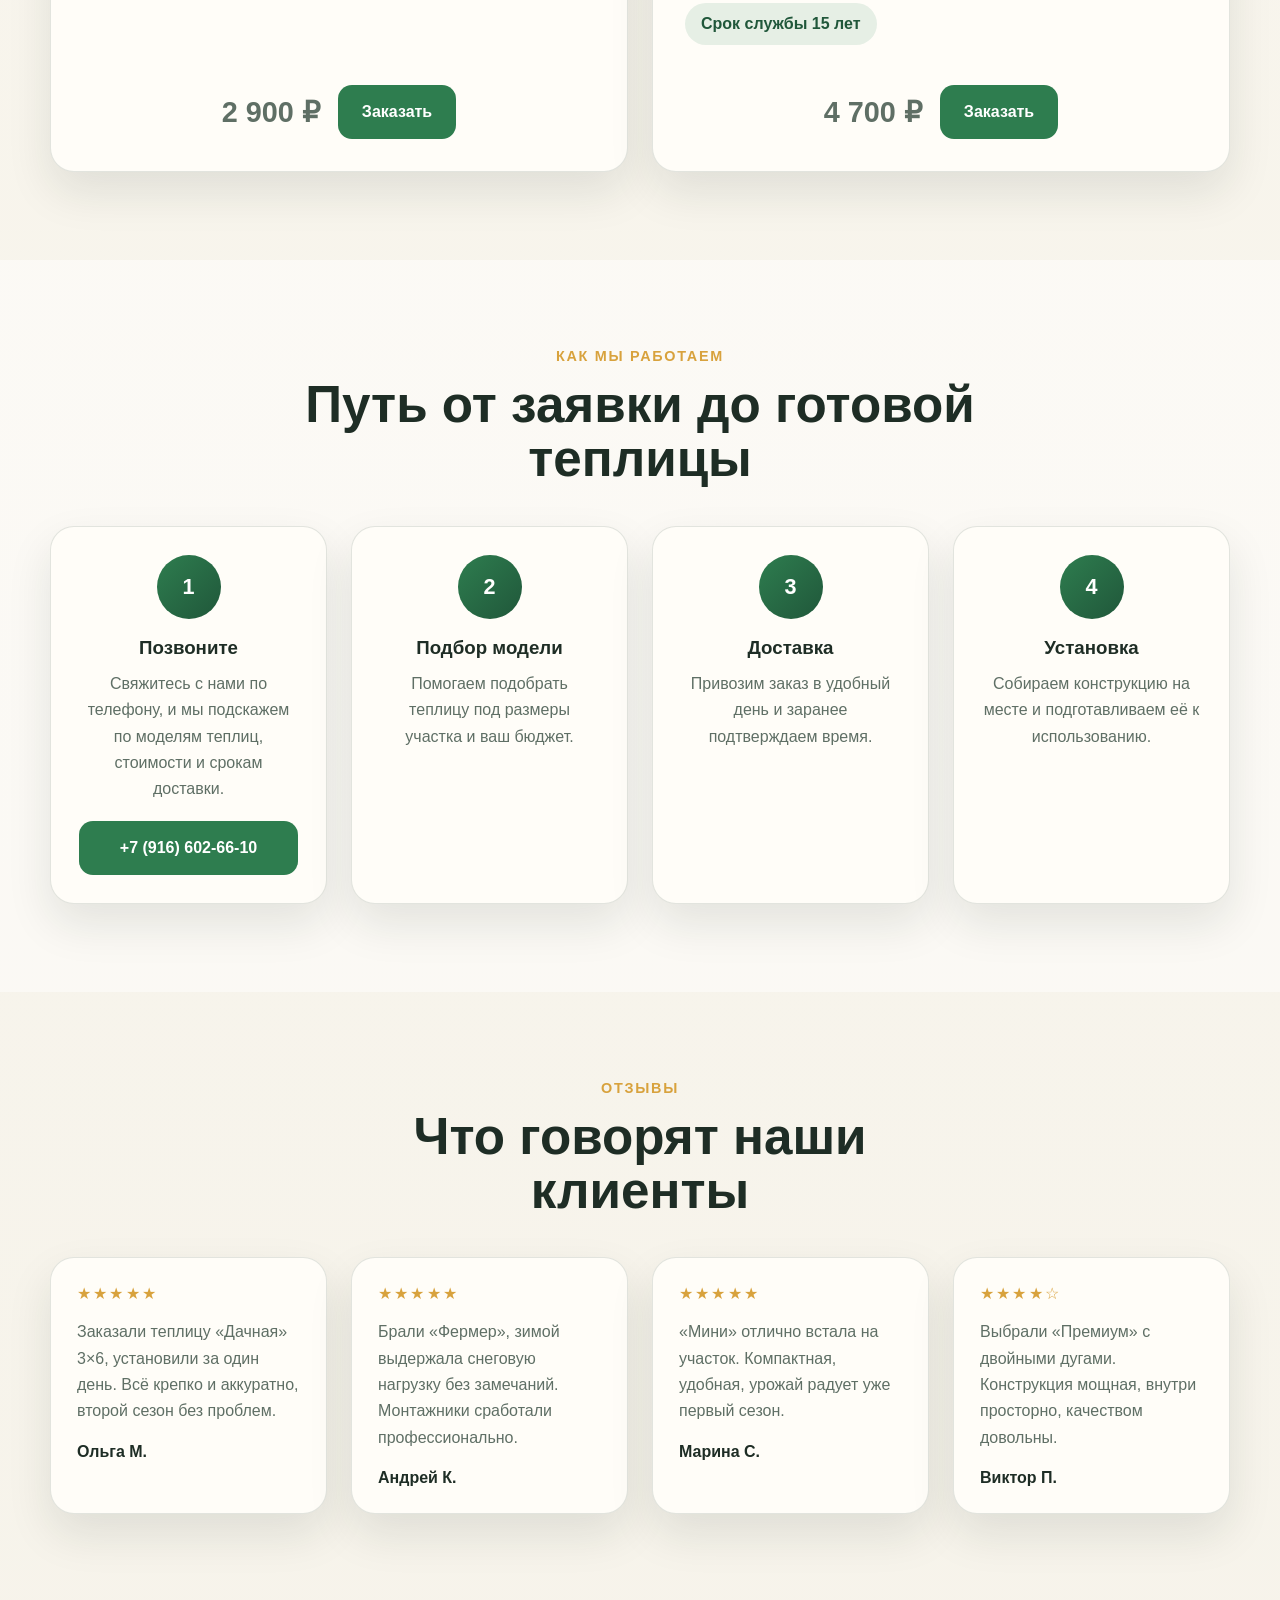
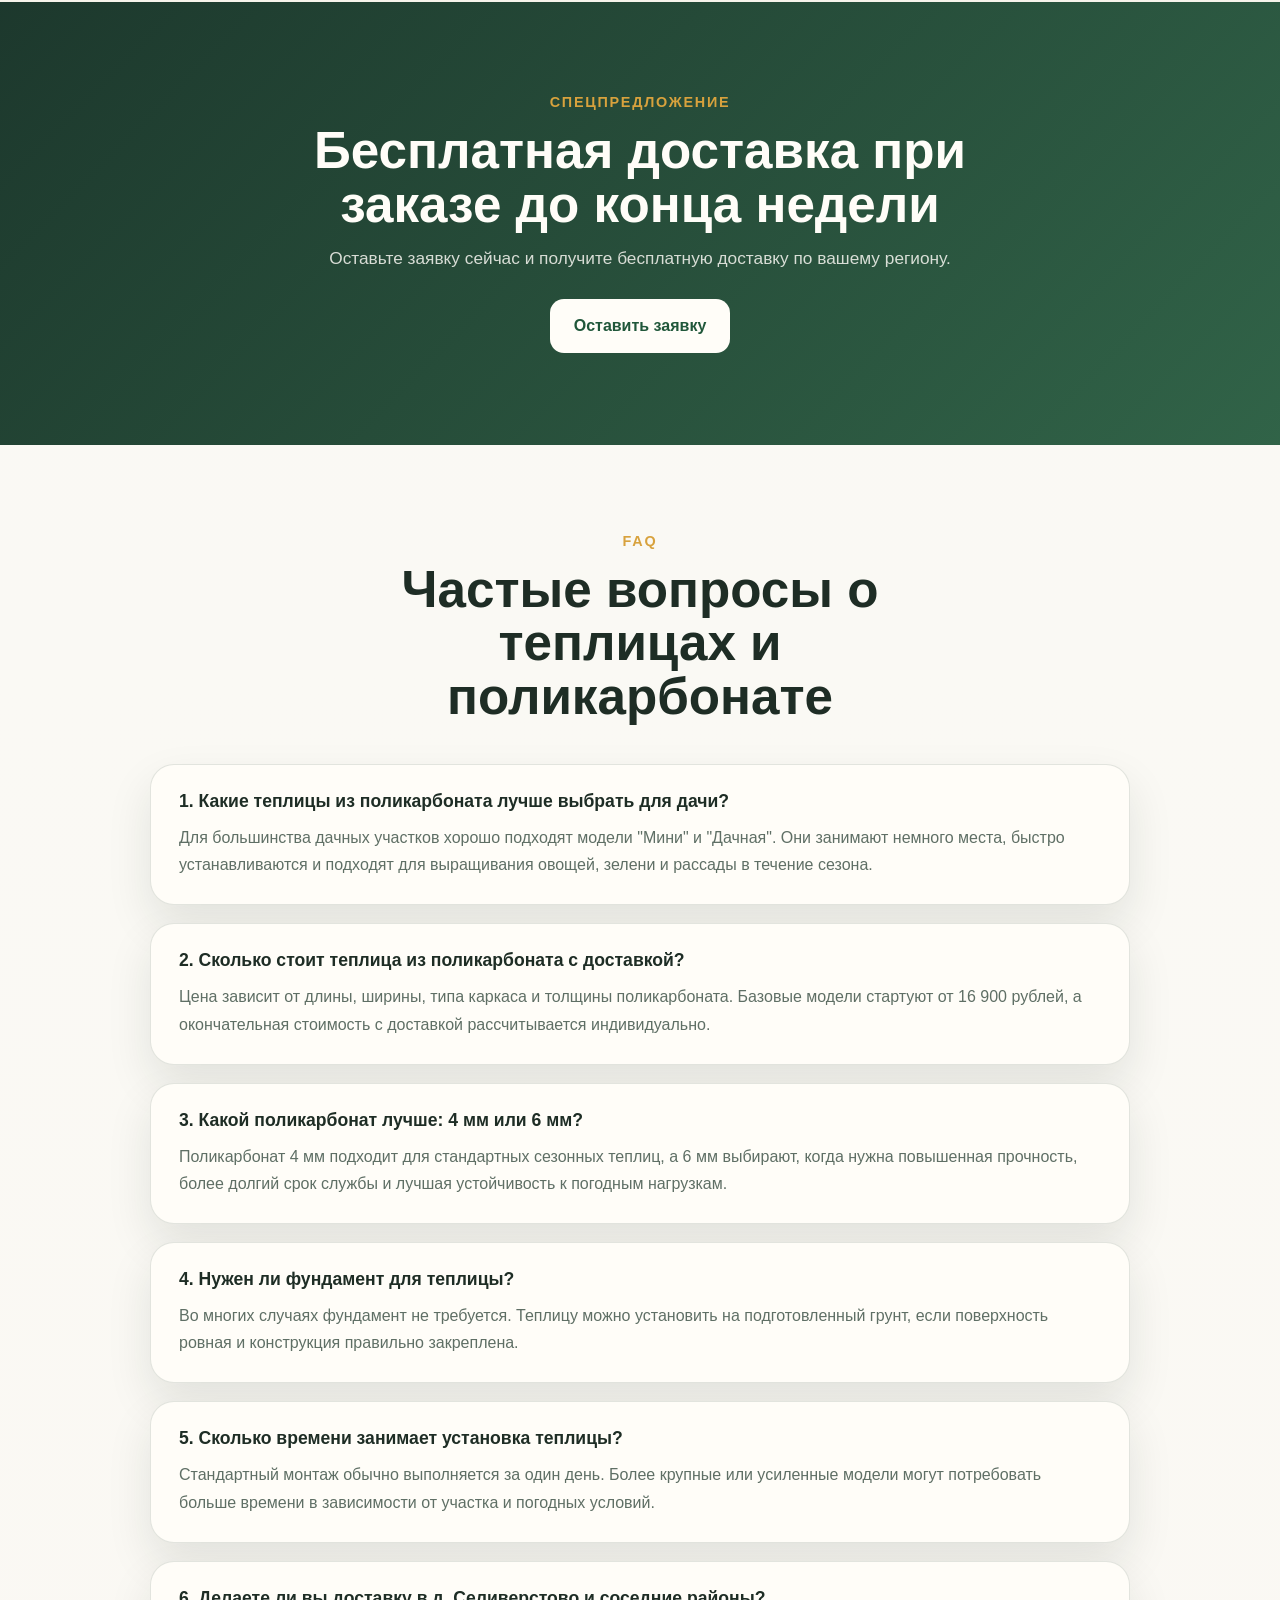
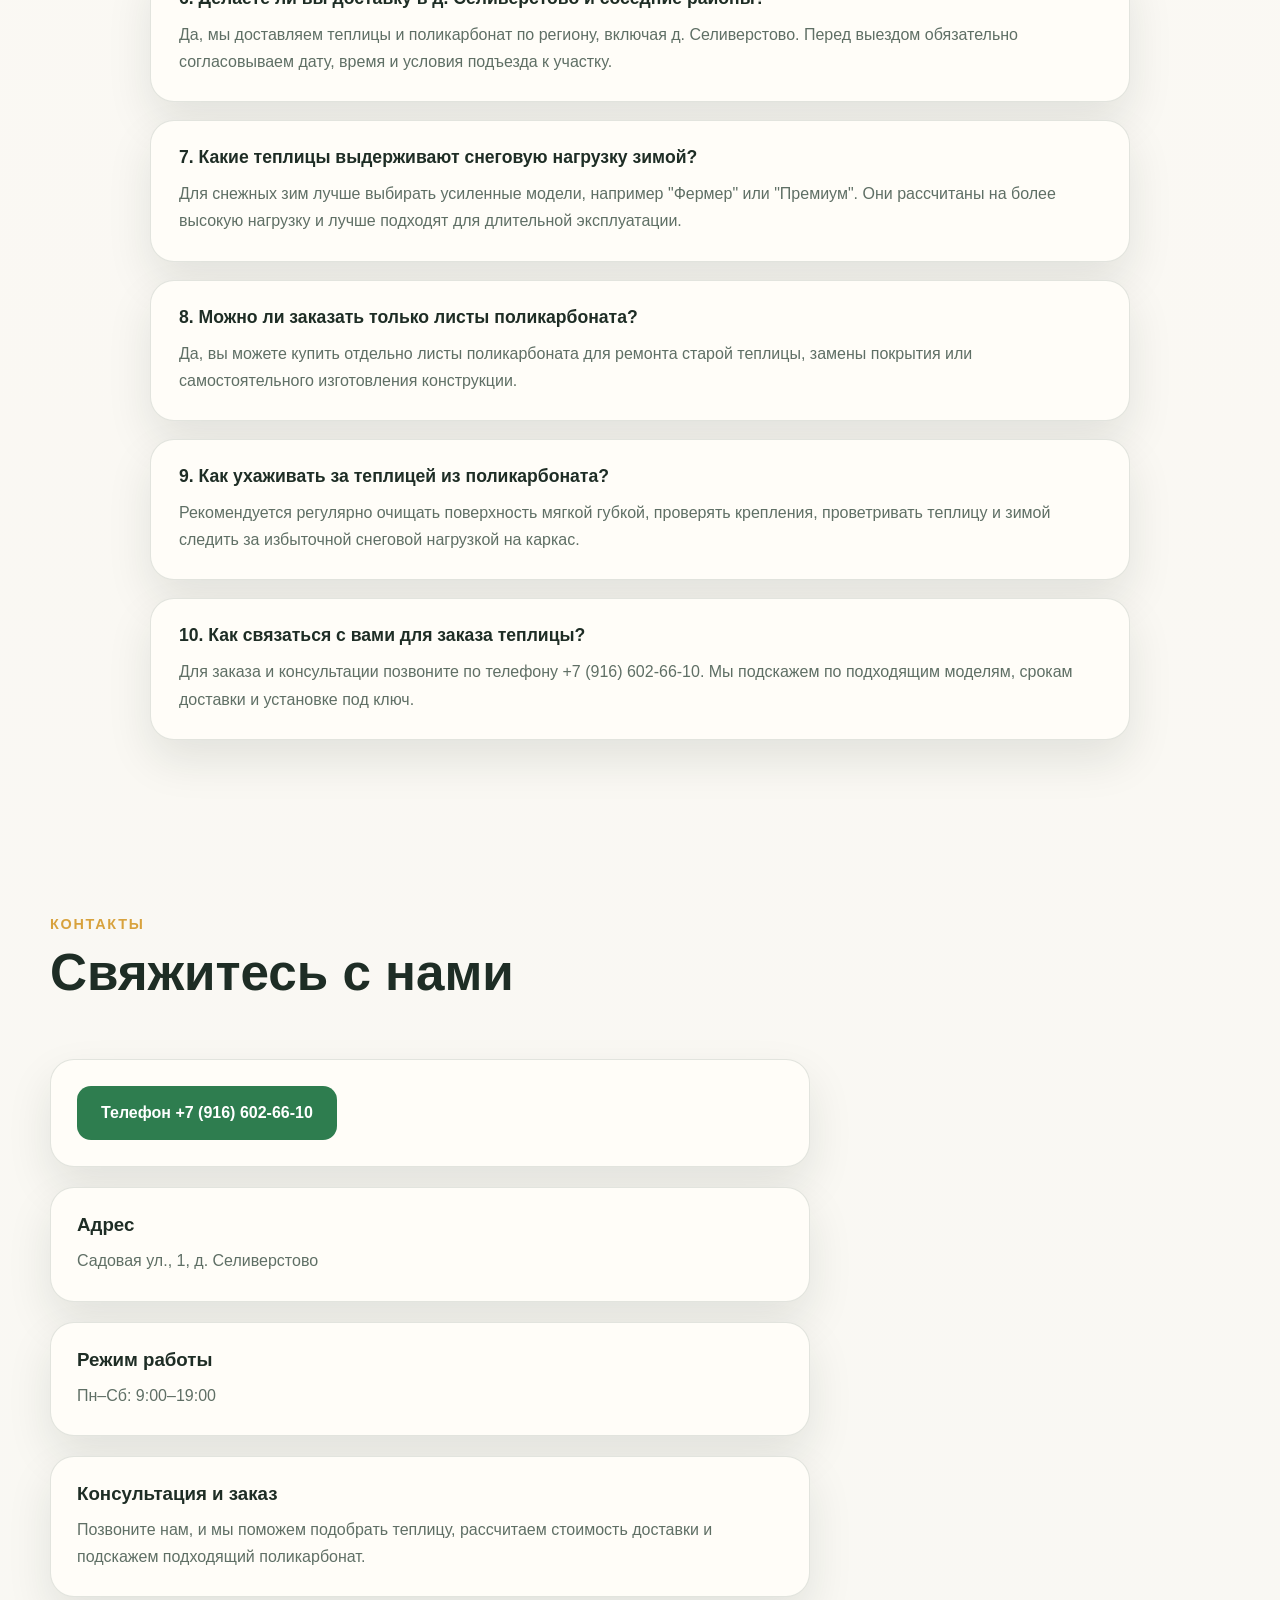
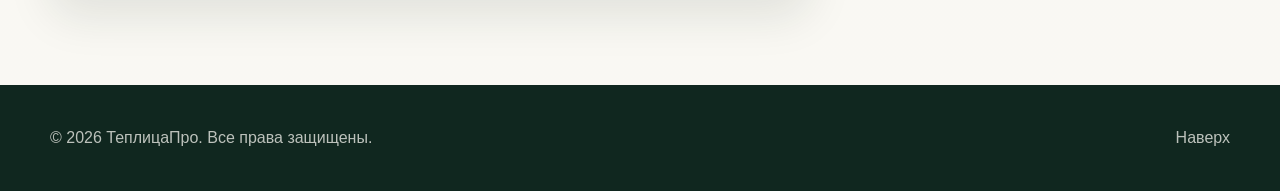
==== commit 14e21216: "123 123" ====
--- a/index.html
+++ b/index.html
@@ -52,7 +52,7 @@
             "name": "Какие теплицы из поликарбоната вы продаёте?",
             "acceptedAnswer": {
               "@type": "Answer",
-              "text": "Мы предлагаем модели Мини, Дачная, Фермер и Премиум для дачных участков, частных домов и небольших фермерских хозяйств."
+              "text": "Мы предлагаем модели Эконом, Стандарт и Люкс для дачных участков, частных домов и небольших фермерских хозяйств."
             }
           },
           {
@@ -60,7 +60,7 @@
             "name": "Сколько стоит теплица из поликарбоната?",
             "acceptedAnswer": {
               "@type": "Answer",
-              "text": "Стоимость зависит от размера, толщины поликарбоната и типа каркаса. Базовые модели начинаются от 9 000 рублей."
+              "text": "Стоимость зависит от размера, толщины поликарбоната и типа каркаса. Базовые модели начинаются от 16 900 рублей."
             }
           },
           {
@@ -162,7 +162,7 @@
             соберём за один день.
           </p>
           <div class="hero__badges">
-            <span>От 9 000 ₽</span>
+            <span>От 16900 ₽</span>
             <span>Гарантия до 10 лет</span>
             <span>Доставка по региону</span>
           </div>
@@ -222,68 +222,54 @@
             <p class="eyebrow">Каталог</p>
             <h2>Популярные модели теплиц</h2>
           </div>
-          <div class="cards-grid cards-grid--four">
+          <div class="cards-grid cards-grid--three">
             <article class="product-card">
-              <img src="pic/greenhouse-mini.jpg" alt='Теплица "Мини"' />
+              <img src="pic/t1.jpg" alt='Теплица "Эконом"' />
               <div class="product-card__body">
-                <h3>Теплица "Мини"</h3>
+                <h3>Теплица "Эконом"</h3>
                 <ul>
-                  <li>Компактная для дачи</li>
-                  <li>Оцинкованный каркас</li>
-                  <li>Поликарбонат 4 мм</li>
+                  <li>Цена: 16 900 руб.</li>
+                  <li>Профиль 20×20</li>
+                  <li>Размер 3×6 м</li>
                 </ul>
-                <p class="price">от 9 000 ₽</p>
+                <p class="price">16 900 ₽</p>
                 <a class="button button--primary button--full" href="#contacts">Заказать</a>
               </div>
             </article>
 
             <article class="product-card product-card--accent">
               <span class="product-card__tag">Хит продаж</span>
-              <img src="pic/greenhouse-dachnaya.jpg" alt='Теплица "Дачная"' />
+              <img src="pic/t2.jpg" alt='Теплица "Стандарт"' />
               <div class="product-card__body">
-                <h3>Теплица "Дачная"</h3>
+                <h3>Теплица "Стандарт"</h3>
                 <ul>
-                  <li>Размеры: 3×4, 3×6, 3×8</li>
-                  <li>Оцинкованный профиль</li>
-                  <li>Поликарбонат 4 мм</li>
+                  <li>Цена: 18 900 руб.</li>
+                  <li>Профиль 25×25</li>
+                  <li>Размер 3×6 м</li>
                 </ul>
-                <p class="price">от 12 000 ₽</p>
+                <p class="price">18 900 ₽</p>
                 <a class="button button--primary button--full" href="#contacts">Заказать</a>
               </div>
             </article>
 
             <article class="product-card">
-              <img src="pic/greenhouse-farmer.jpg" alt='Теплица "Фермер"' />
+              <img src="pic/t3.jpg" alt='Теплица "Люкс"' />
               <div class="product-card__body">
-                <h3>Теплица "Фермер"</h3>
+                <h3>Теплица "Люкс"</h3>
                 <ul>
-                  <li>Усиленная конструкция</li>
-                  <li>Шаг дуги: 0.67 м</li>
-                  <li>Поликарбонат 6 мм</li>
+                  <li>Цена: 27 500 руб.</li>
+                  <li>Двойной профиль 25×25</li>
+                  <li>Размер 3×6 м</li>
                 </ul>
-                <p class="price">от 18 000 ₽</p>
+                <p class="price">27 500 ₽</p>
                 <a class="button button--primary button--full" href="#contacts">Заказать</a>
               </div>
             </article>
-
-            <article class="product-card">
-              <img src="pic/greenhouse-premium.jpg" alt='Теплица "Премиум"' />
-              <div class="product-card__body">
-                <h3>Теплица "Премиум"</h3>
-                <ul>
-                  <li>Двойные дуги</li>
-                  <li>Снеговая нагрузка 450 кг/м²</li>
-                  <li>Поликарбонат 6 мм</li>
-                </ul>
-                <p class="price">от 25 000 ₽</p>
-                <a class="button button--primary button--full" href="#contacts">Заказать</a>
-              </div>
-            </article>
-          </div>
-        </div>
-      </section>
-
-      <section class="section" id="polycarbonate">
+          </div>
+        </div>
+      </section>
+
+<section class="section" id="polycarbonate">
         <div class="container">
           <div class="section-heading">
             <p class="eyebrow">Поликарбонат</p>
@@ -299,8 +285,10 @@
                 <span>Прозрачность 86%</span>
                 <span>Срок службы 10 лет</span>
               </div>
-              <p class="price">от 3 500 ₽</p>
-              <a class="button button--primary" href="#contacts">Заказать</a>
+              <div class="sheet-card__footer">
+                <p class="price">2 900 ₽</p>
+                <a class="button button--primary" href="#contacts">Заказать</a>
+              </div>
             </article>
             <article class="sheet-card">
               <h3>Поликарбонат 6 мм</h3>
@@ -311,8 +299,10 @@
                 <span>Прозрачность 82%</span>
                 <span>Срок службы 15 лет</span>
               </div>
-              <p class="price">от 5 500 ₽</p>
-              <a class="button button--primary" href="#contacts">Заказать</a>
+              <div class="sheet-card__footer">
+                <p class="price">4 700 ₽</p>
+                <a class="button button--primary" href="#contacts">Заказать</a>
+              </div>
             </article>
           </div>
         </div>
@@ -403,7 +393,7 @@
             </article>
             <article class="faq-item">
               <h3>2. Сколько стоит теплица из поликарбоната с доставкой?</h3>
-              <p>Цена зависит от длины, ширины, типа каркаса и толщины поликарбоната. Недорогие варианты стартуют от 9 000 рублей, а окончательная стоимость с доставкой рассчитывается индивидуально.</p>
+              <p>Цена зависит от длины, ширины, типа каркаса и толщины поликарбоната. Базовые модели стартуют от 16 900 рублей, а окончательная стоимость с доставкой рассчитывается индивидуально.</p>
             </article>
             <article class="faq-item">
               <h3>3. Какой поликарбонат лучше: 4 мм или 6 мм?</h3>
@@ -449,8 +439,7 @@
               <h2>Свяжитесь с нами</h2>
             </div>
             <div class="info-card">
-              <h3>Телефон</h3>
-              <a href="tel:+79166026610">+7 (916) 602-66-10</a>
+              <a class="button button--primary contacts-phone-button" href="tel:+79166026610">Телефон +7 (916) 602-66-10</a>
             </div>
             <div class="info-card">
               <h3>Адрес</h3>
@@ -481,3 +470,6 @@
     <script src="script.js"></script>
   </body>
 </html>
+
+
+
--- a/style.css
+++ b/style.css
@@ -372,19 +372,35 @@
 }
 
 .sheet-card {
-  padding: 30px;
+  display: flex;
+  flex-direction: column;
+  gap: 16px;
+  padding: 32px;
 }
 
 .sheet-card__meta {
-  margin-bottom: 10px;
+  margin-bottom: 4px;
   font-weight: 700;
+}
+
+.sheet-card__footer {
+  display: flex;
+  align-items: center;
+  justify-content: center;
+  gap: 18px;
+  margin-top: auto;
+  padding-top: 24px;
+}
+
+.sheet-card__footer .price {
+  margin: 0;
 }
 
 .pill-row {
   display: flex;
   flex-wrap: wrap;
   gap: 10px;
-  margin: 20px 0;
+  margin: 8px 0 0;
 }
 
 .pill-row span {
@@ -488,6 +504,10 @@
 .info-card a {
   color: var(--brand-dark);
   font-weight: 800;
+}
+
+.contacts-phone-button {
+  color: #fff !important;
 }
 
 .faq-list {
@@ -628,3 +648,6 @@
     width: auto;
   }
 }
+
+
+
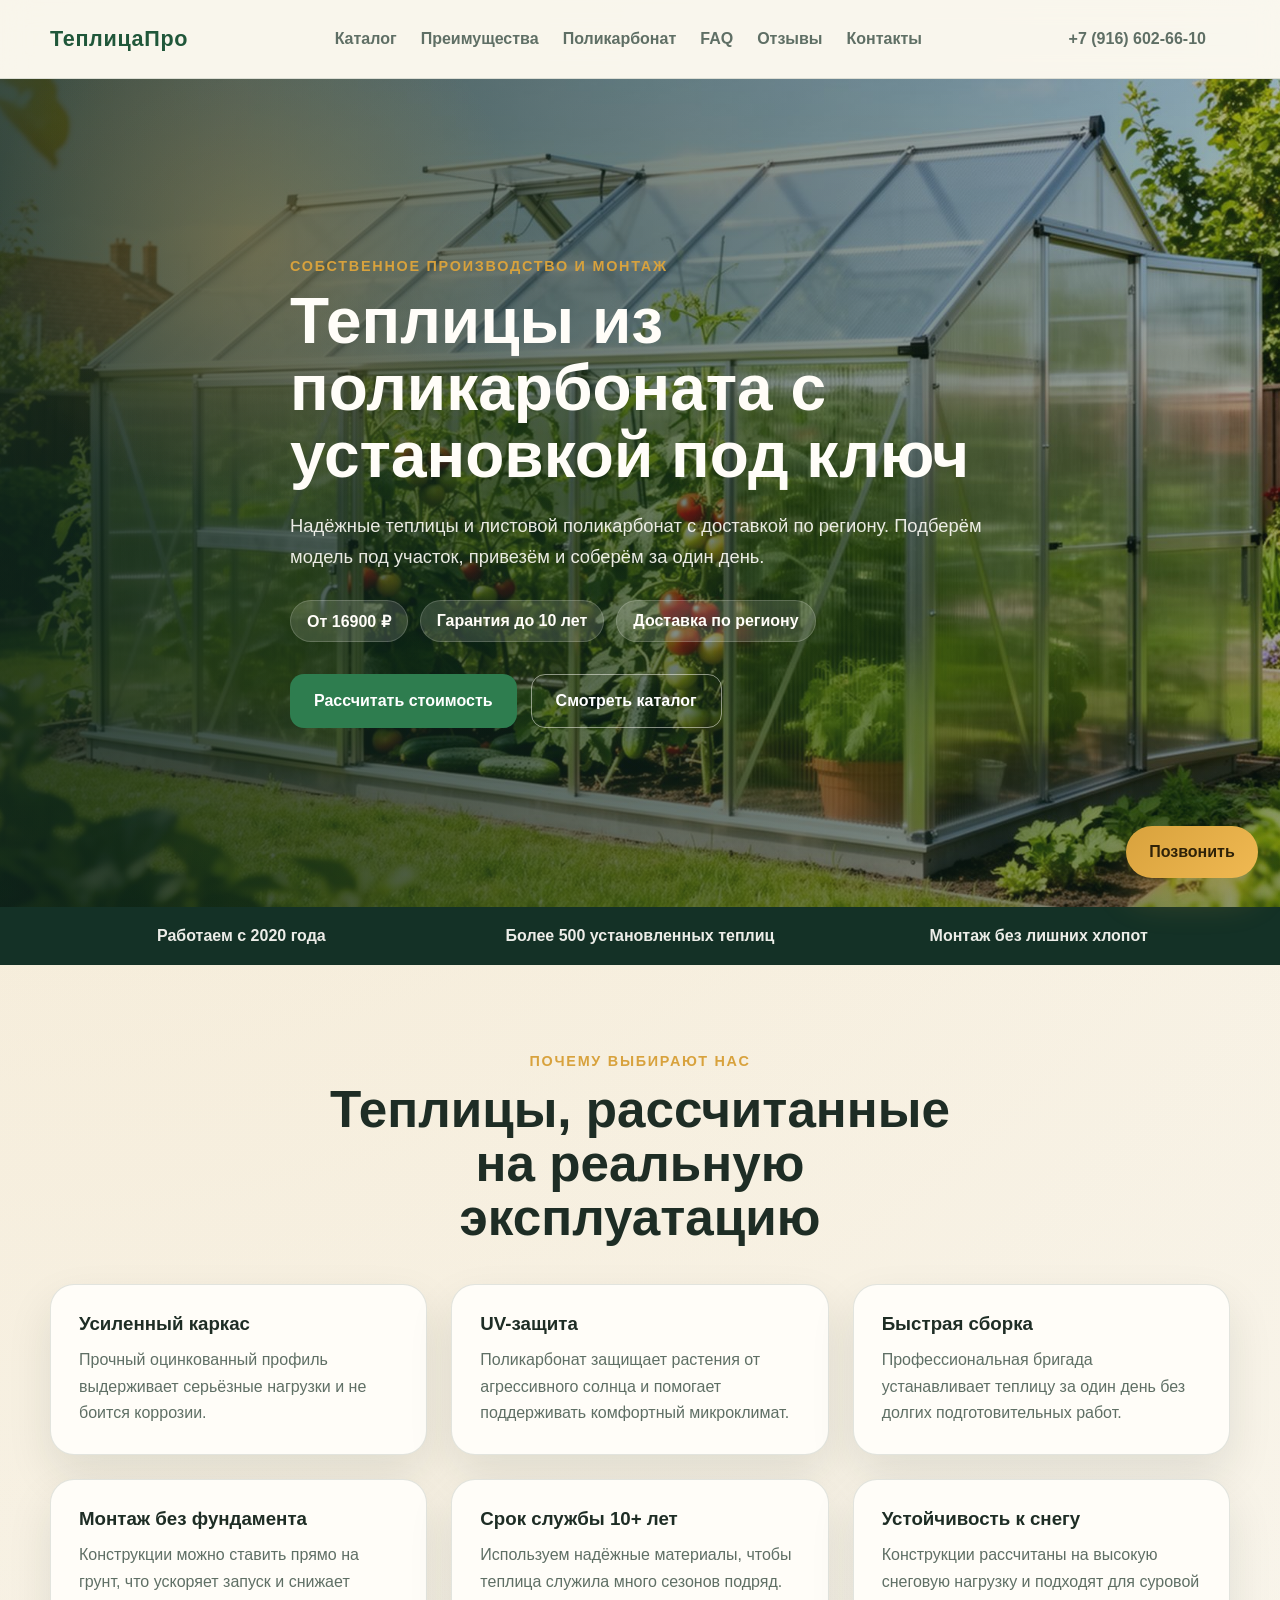
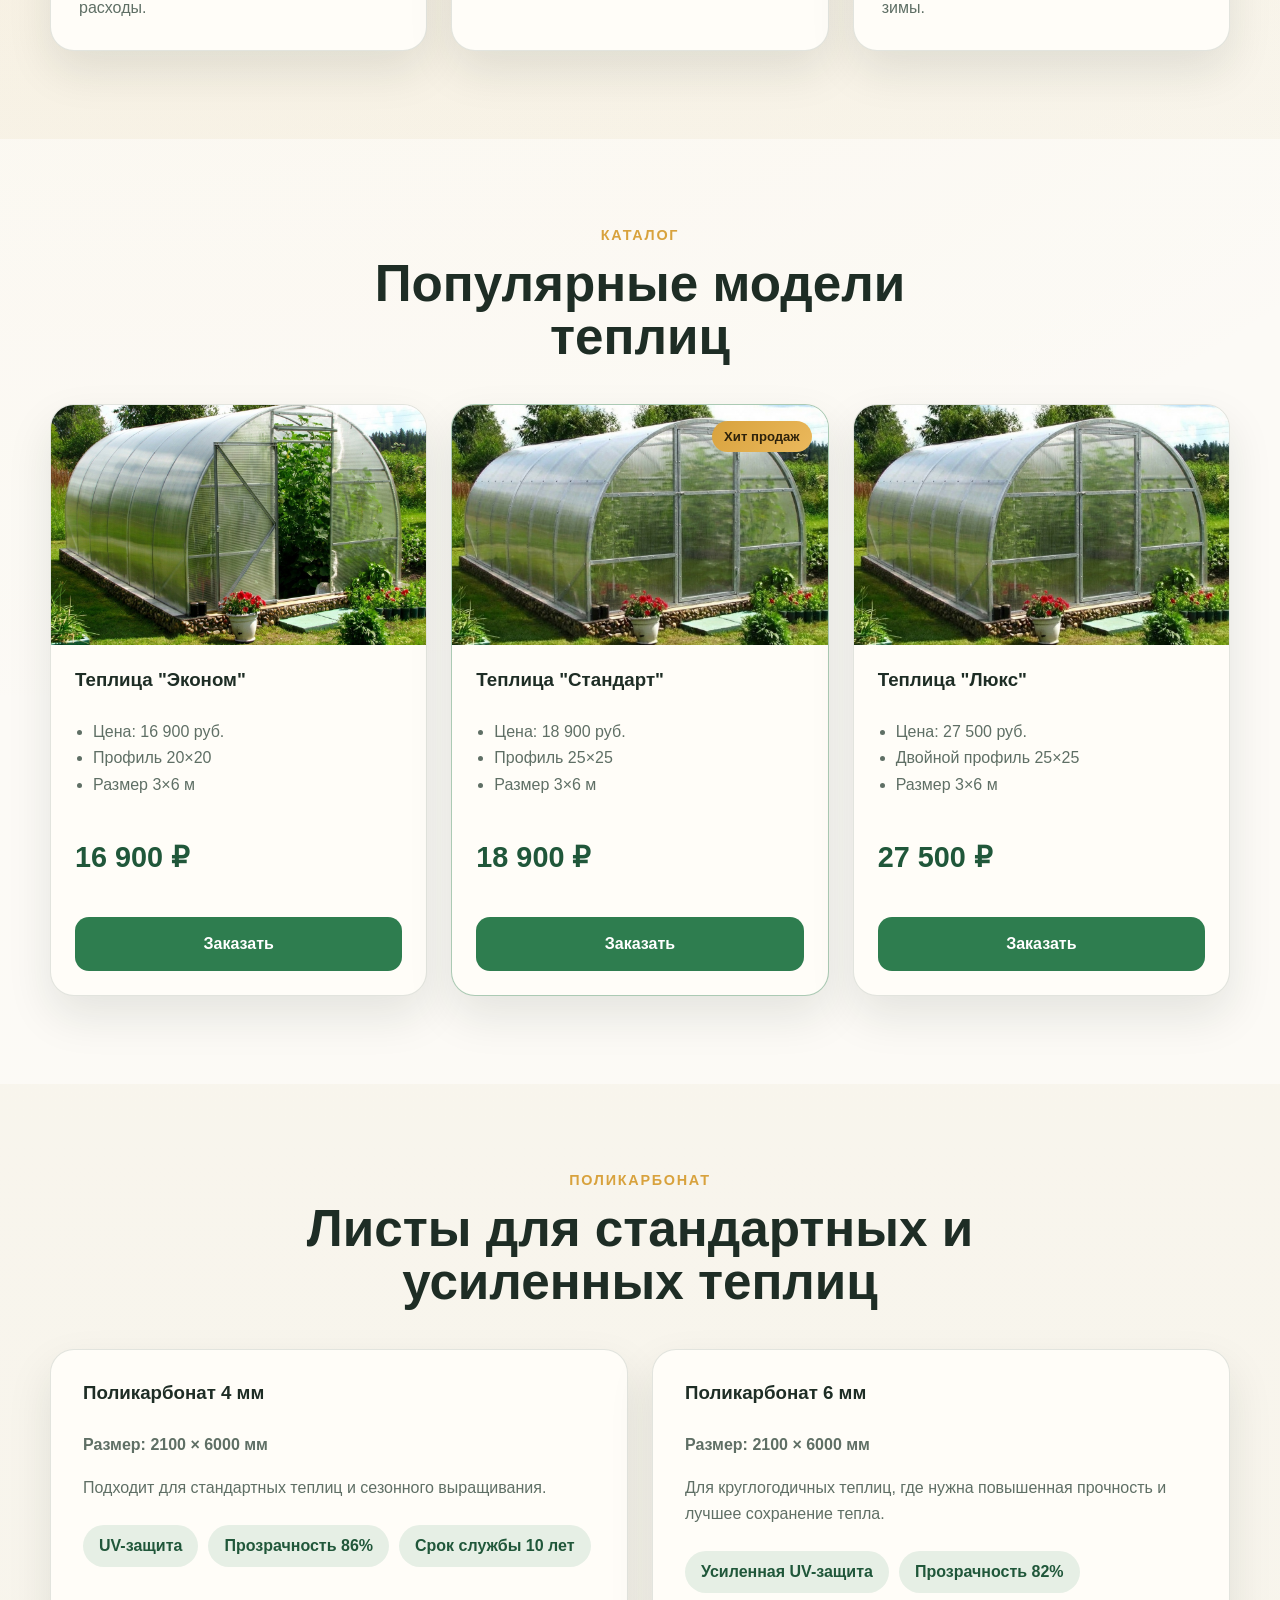
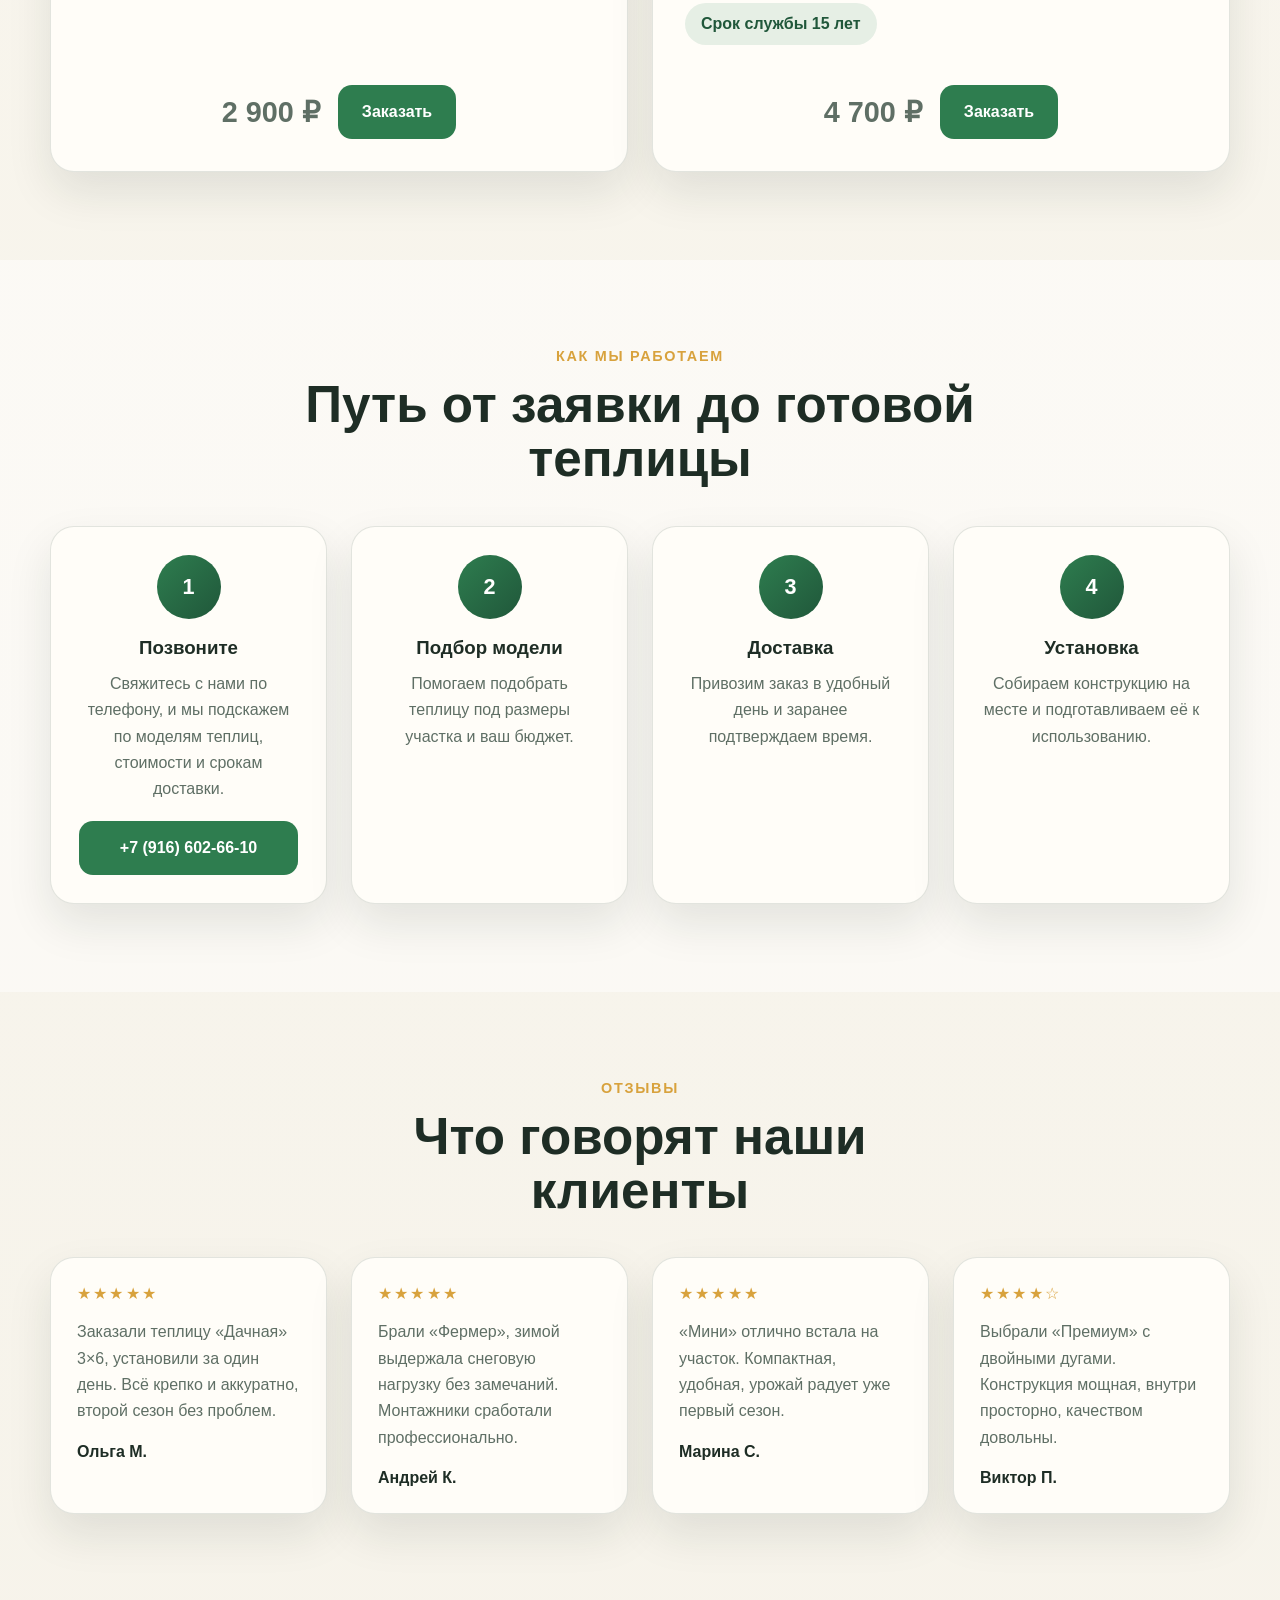
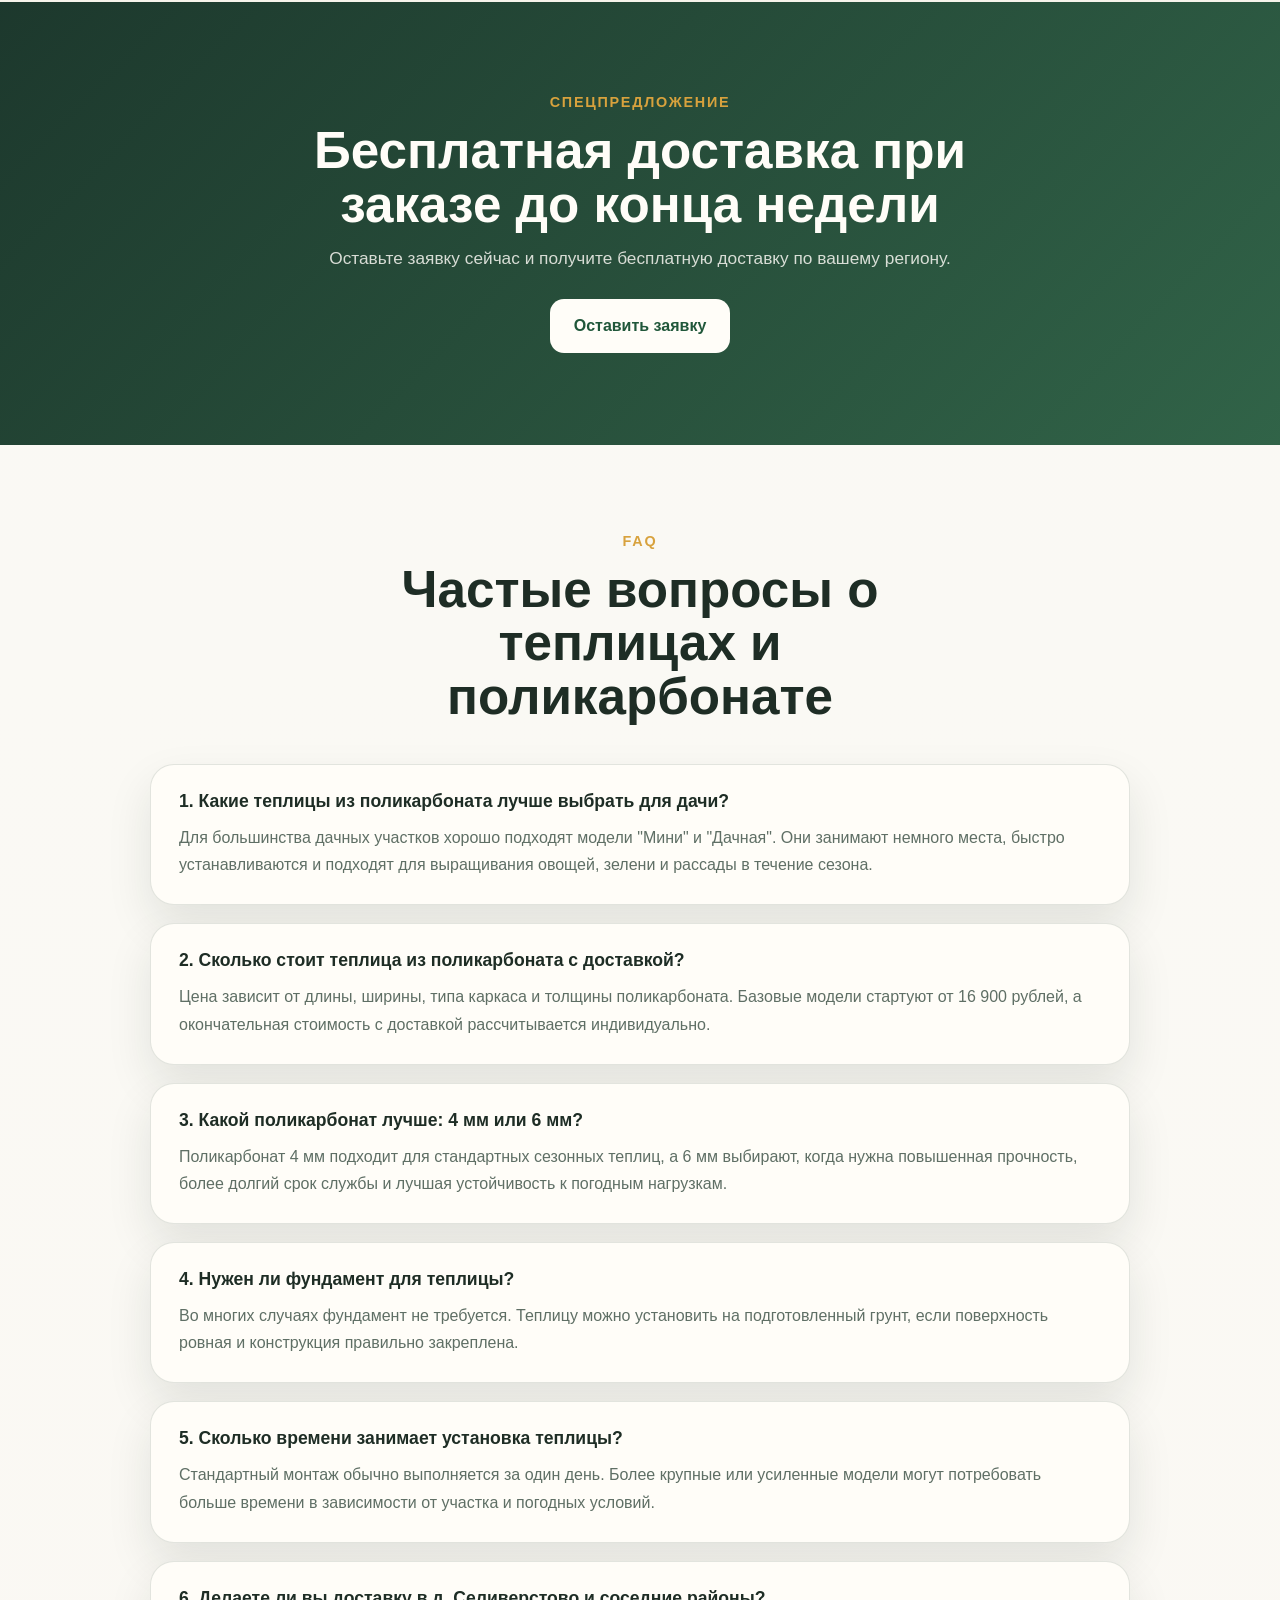
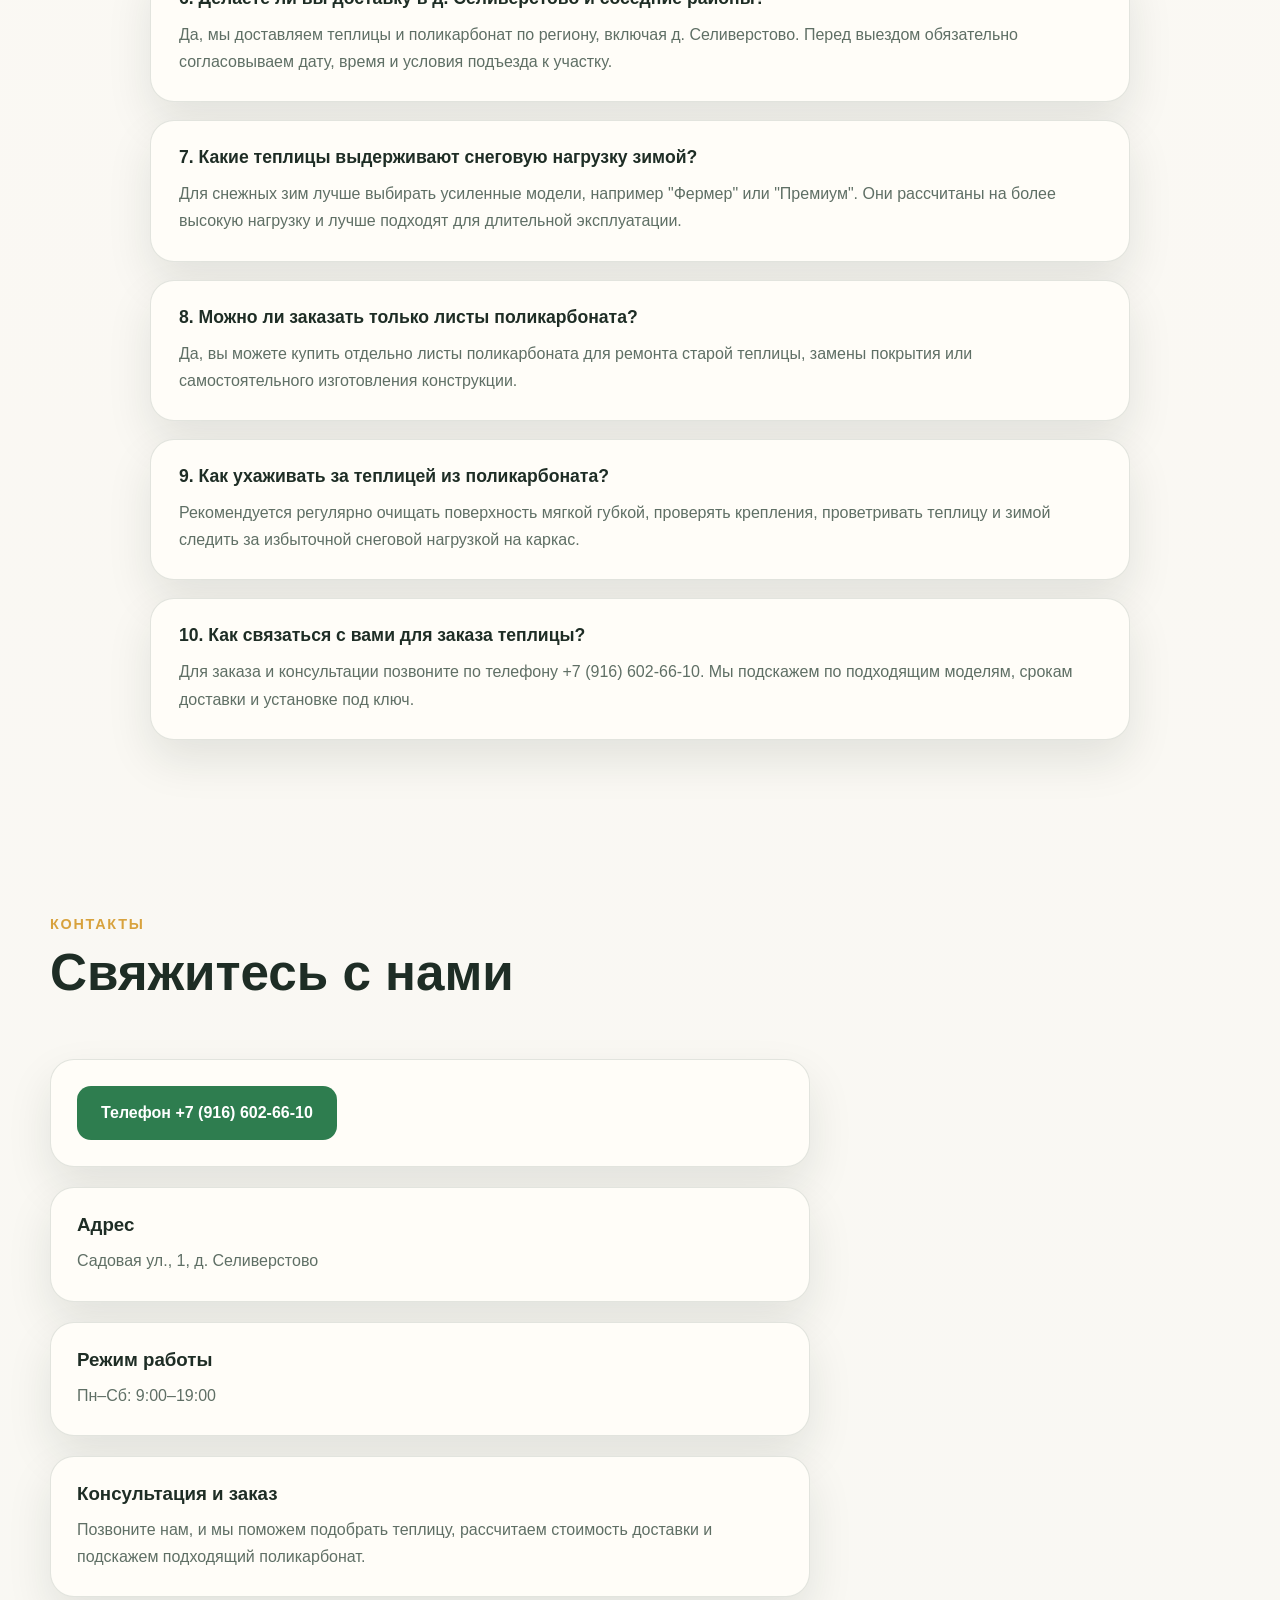
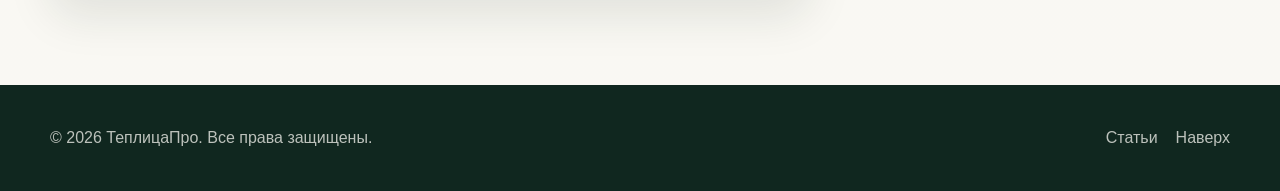
==== commit c67d2cfb: "123" ====
--- a/index.html
+++ b/index.html
@@ -461,7 +461,10 @@
     <footer class="footer">
       <div class="container footer__inner">
         <p>© 2026 ТеплицаПро. Все права защищены.</p>
-        <a href="#hero">Наверх</a>
+        <div class="footer__links">
+          <a href="post/">Статьи</a>
+          <a href="#hero">Наверх</a>
+        </div>
       </div>
     </footer>
 
--- a/style.css
+++ b/style.css
@@ -546,6 +546,12 @@
   display: flex;
   align-items: center;
   justify-content: space-between;
+  gap: 18px;
+}
+
+.footer__links {
+  display: flex;
+  flex-wrap: wrap;
   gap: 18px;
 }
 
